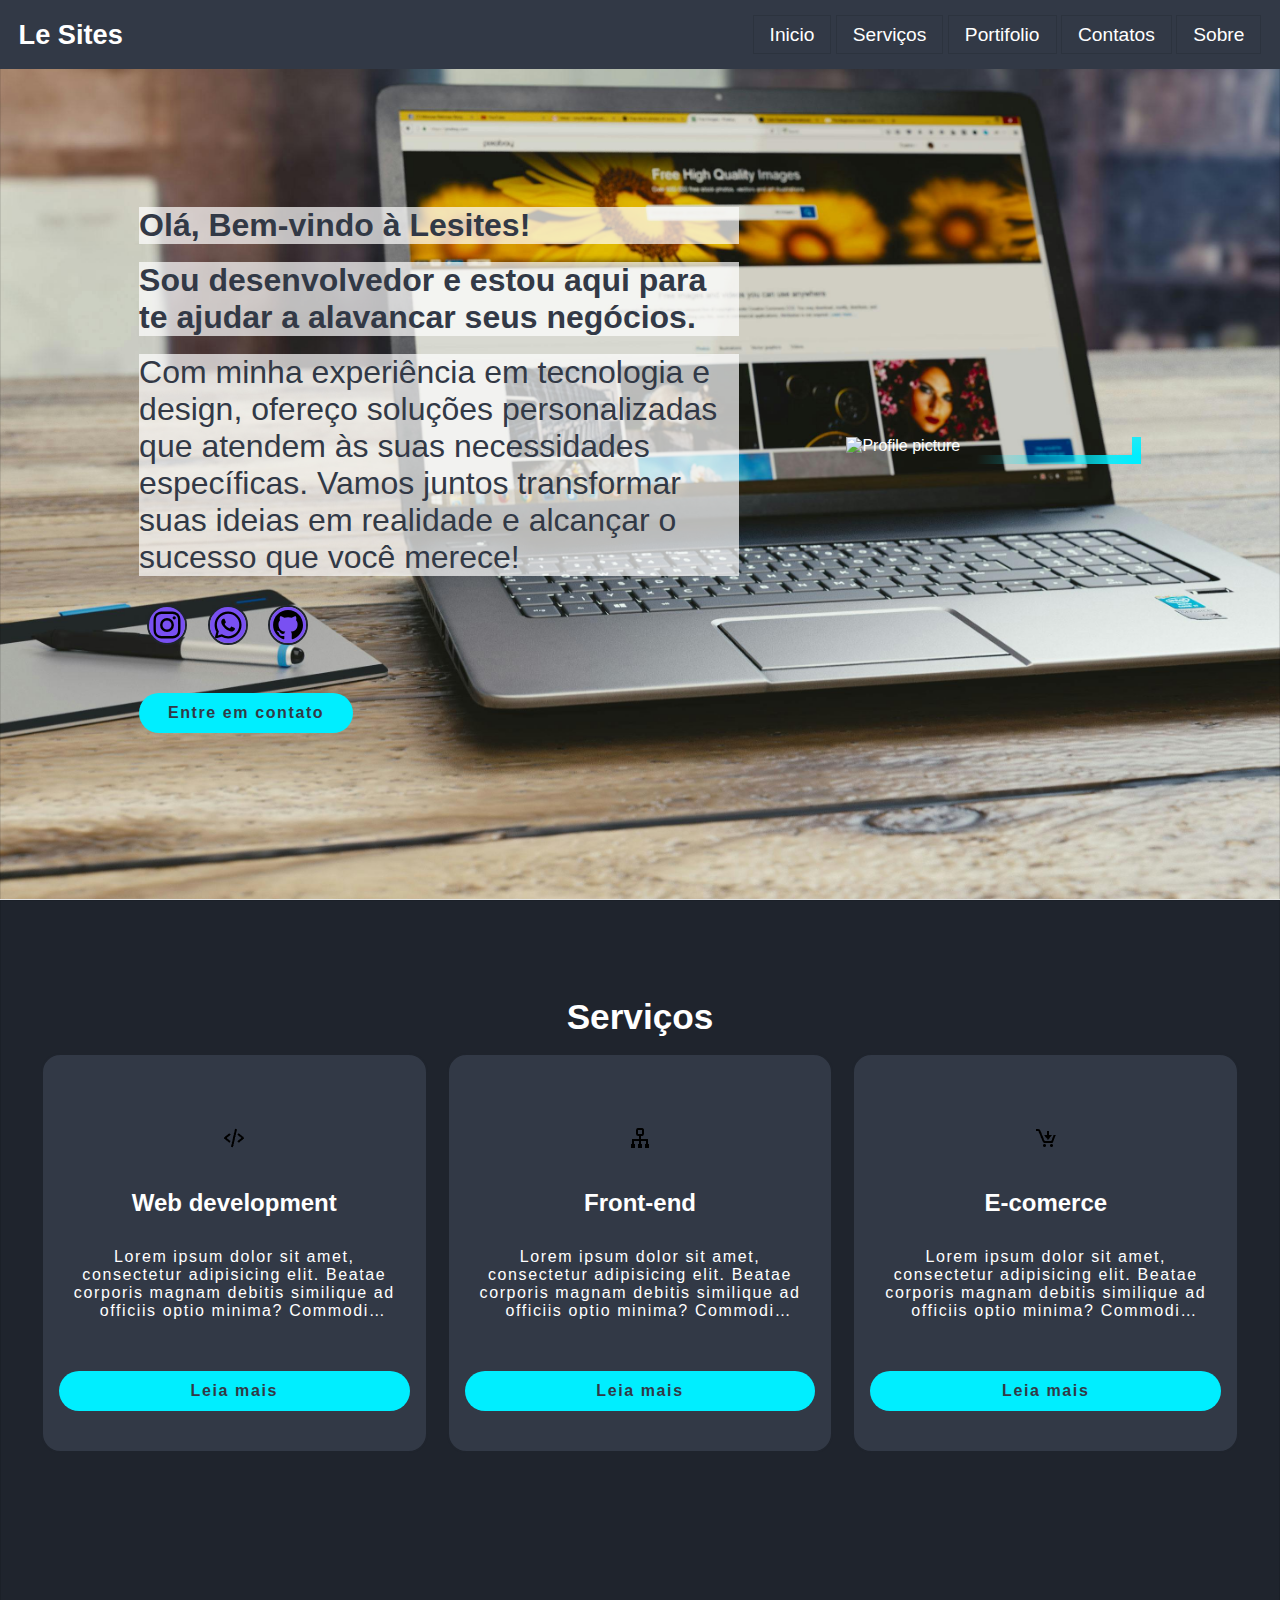
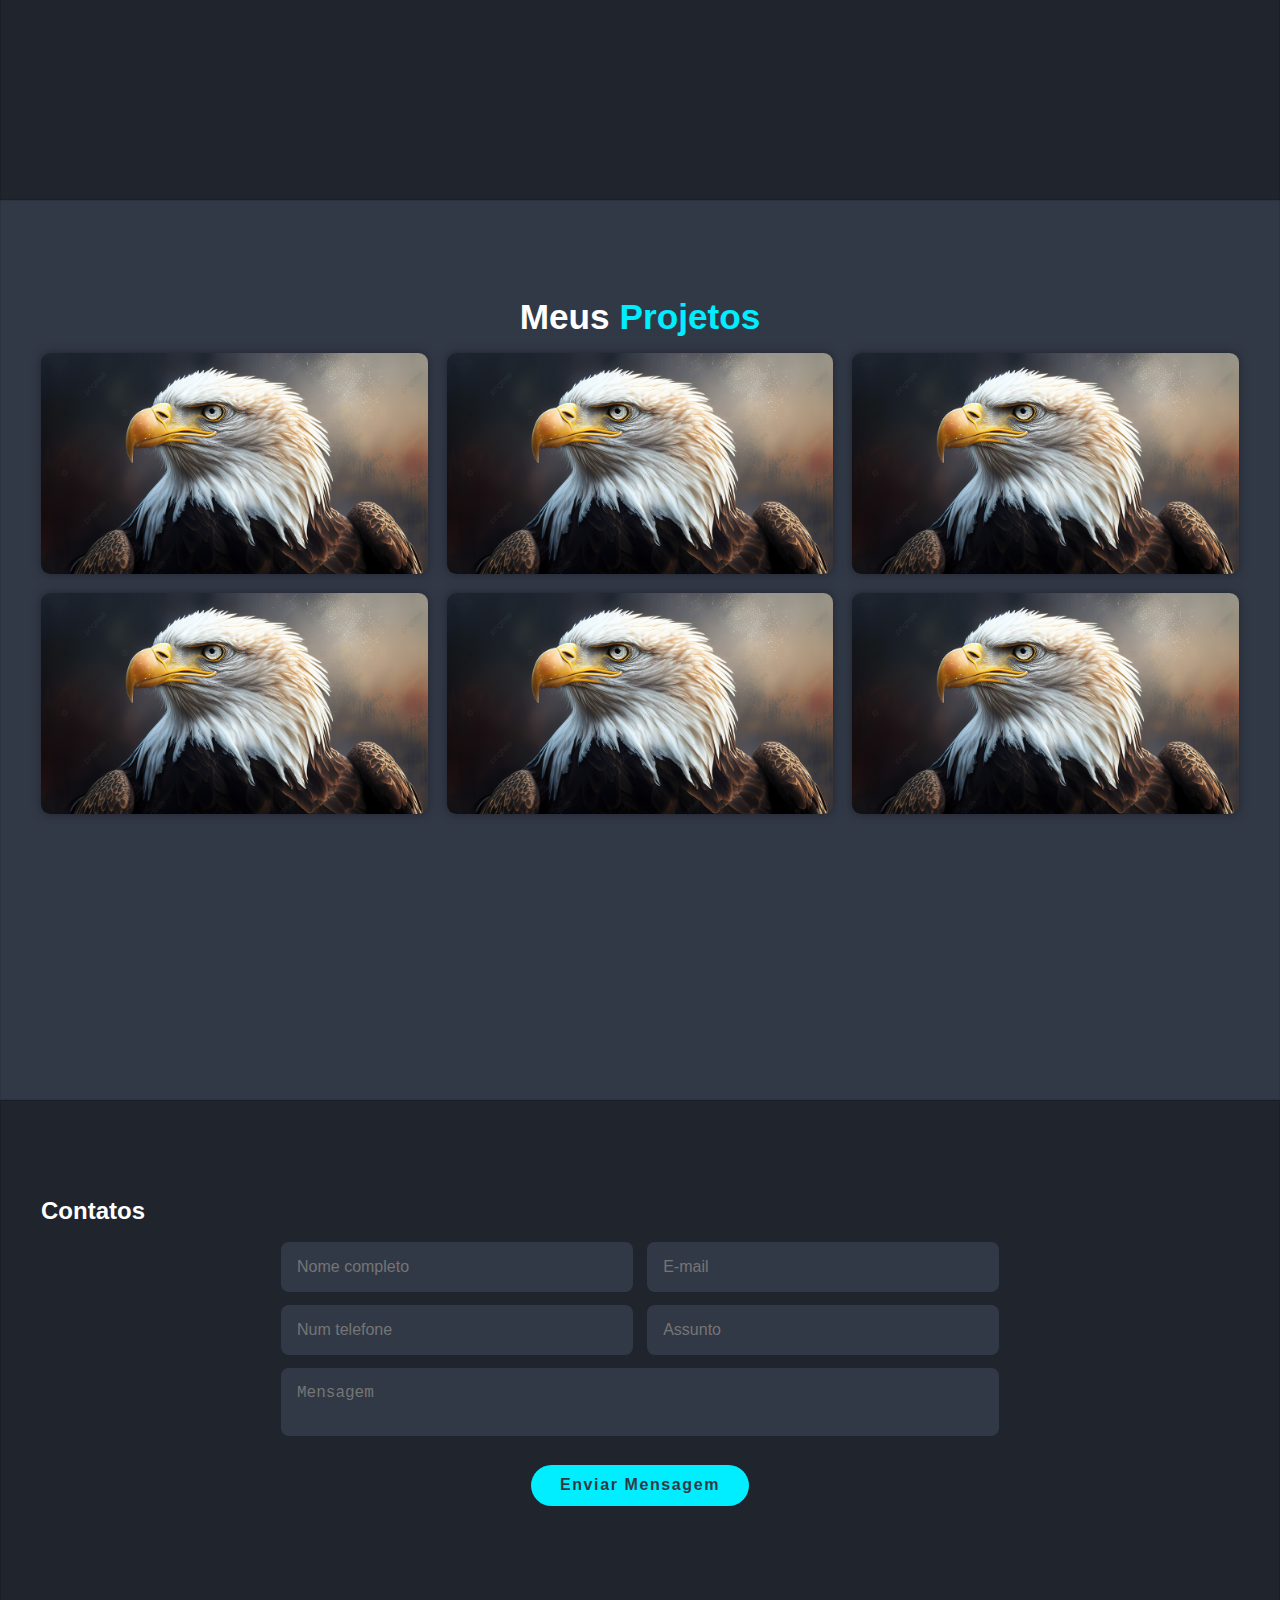
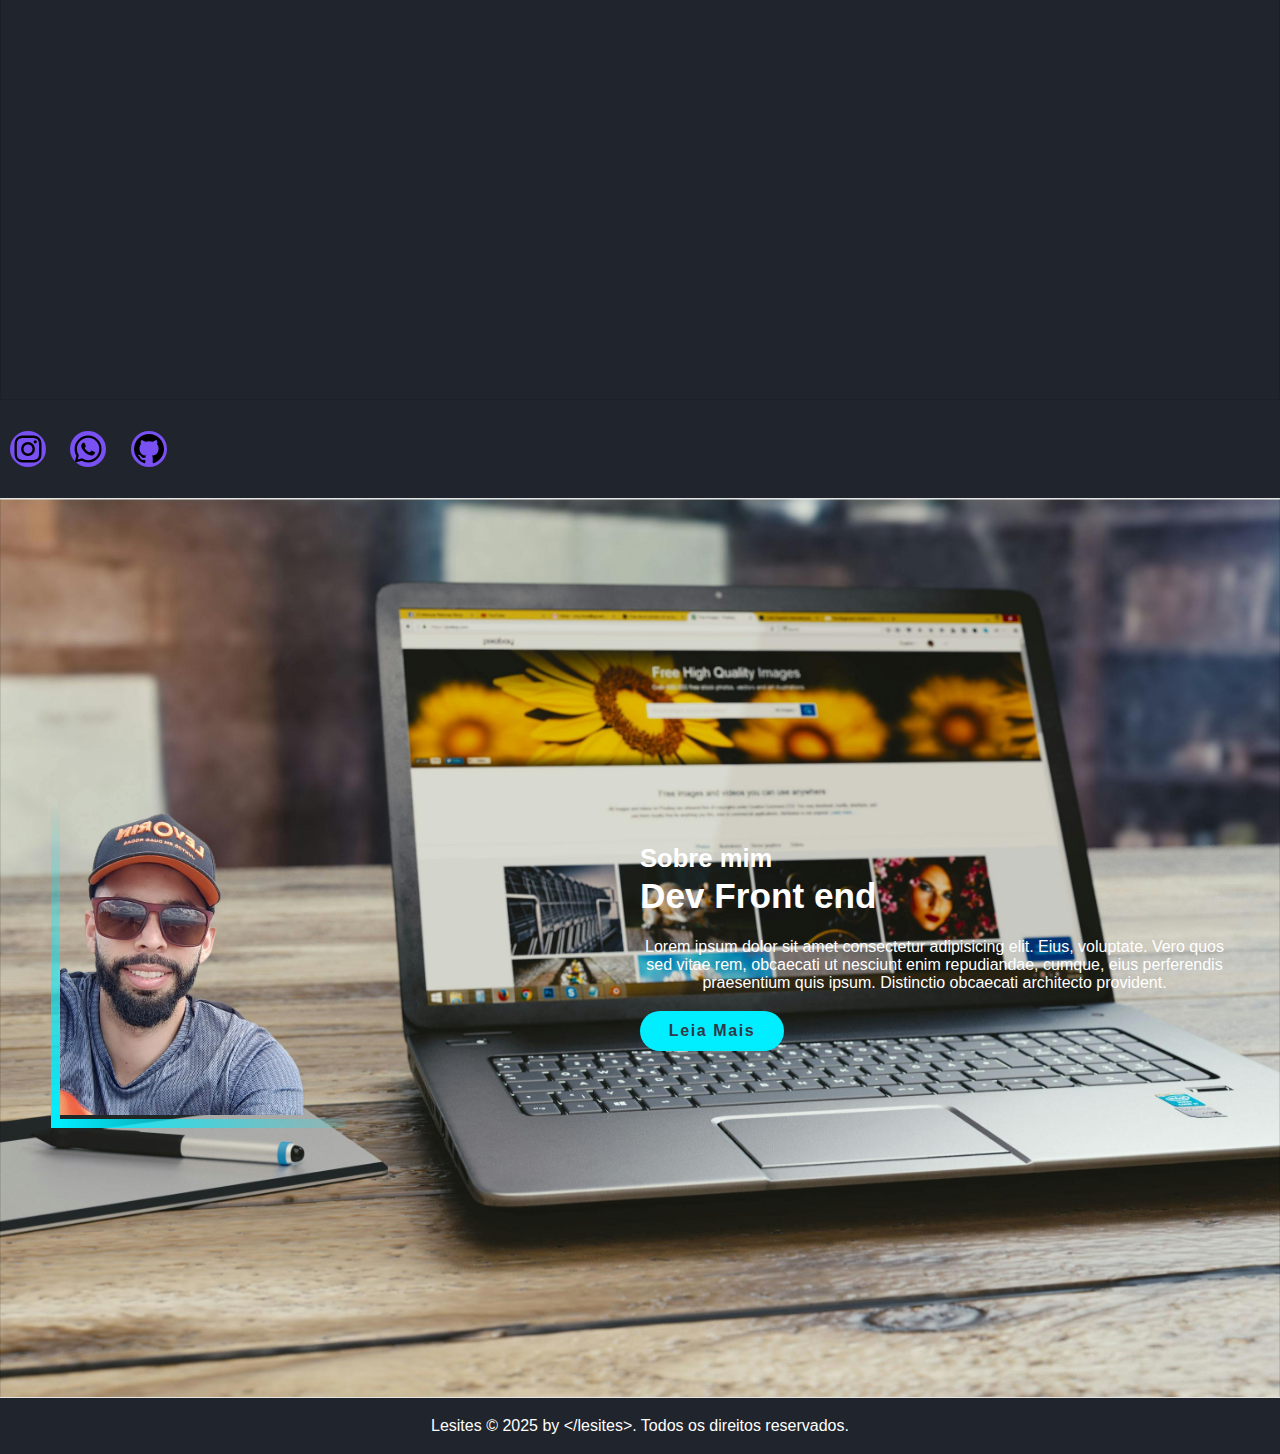
==== index.html @ 5ad76ccc "Add files via upload" ====
<!DOCTYPE html>
<html lang="pt-br">
<head>
    <meta charset="UTF-8">
    <meta name="viewport" content="width=device-width, initial-scale=1.0">
    <link rel="stylesheet" href="./styles.css">
    <link rel="stylesheet" href="#">
    
    <title>Sites Do Le</title>
</head>
<body>

    <header>
<a href="" class="logo">Le Sites</a>

<div class="nav">
    <a href="#home">Inicio</a>
    <a href="#services">Serviços</a>
    <a href="#portfolio">Portifolio</a>
    <a href="#contact">Contatos</a>
    <a href="#about">Sobre</a>
</div>

<div class="nav-responsive">
    <a href="#home">Inicio</a>
    <a href="#services">Serviços</a>
    <a href="#portfolio">Portifolio</a>
    <a href="#contact">Contatos</a>
    <a href="#about">Sobre</a>
</div>

<div class="menu-hamburguer">
    <div class="bar1"></div>
    <div class="bar2"></div>
    <div class="bar3"></div>


</div>

    
   
 </header>


 
     <!--   Home Section-->


 <section class="home" id="home">

<div class="home-conten">
    <h3>Olá, Bem-vindo  à Lesites! </h3>
    <br>
    <h1></h1>
    <h3>Sou desenvolvedor e estou aqui para te ajudar a alavancar seus negócios.</h3>
    <br>
    <p>Com minha experiência em tecnologia e design, ofereço soluções personalizadas que atendem às suas necessidades específicas.

        Vamos juntos transformar suas ideias em realidade e alcançar o sucesso que você merece!</p>


    <div class="social-media">
        <a href="https://www.instagram.com/lesites/" target="_blank"><img src="./img/bxl-instagram.svg" alt="Instagram"></i></a>
        <a href="https://wa.me/5511974710821?text=Olá,%20gostaria%20de%20mais%20informações%20sobre
        "> <img src="./img/bxl-whatsapp.svg" alt="Whatsapp"></a>
         <a href="https://github.com/"><img src="./img/bxl-github.svg" alt="gitub"></a>
    </div>

     <div>
        <a href="https://wa.me/5511974710821?text=Olá,%20gostaria%20de%20mais%20informações%20sobre" class="btn">Entre em contato</a>
     </div>
       </div>

      <div class="home-img">
      <img src="./img/Capturar.PNG" alt="Profile picture">
       </div>

</section>


 <!--   Serviços Section-->


 <section class="services" id="services">
    <h2>Serviços</h2>
    <div class="services-container">
        
        <div class="services-box">
           <i> <img src="[data-uri]"/></i>
            <h3>Web development</h3>
            <p>Lorem ipsum dolor sit amet, consectetur adipisicing elit. Beatae corporis magnam debitis similique ad officiis optio minima? Commodi quibusdam tempora animi eligendi ab nostrum recusandae, perspiciatis modi illum maxime adipisci!

            </p>

            <a href="#" class="btn">Leia mais</a>
        </div>
        <div class="services-box">
            <i><img src="[data-uri]"/></i>
            <h3>Front-end </h3>
            <p>Lorem ipsum dolor sit amet, consectetur adipisicing elit. Beatae corporis magnam debitis similique ad officiis optio minima? Commodi quibusdam tempora animi eligendi ab nostrum recusandae, perspiciatis modi illum maxime adipisci!

            </p>

            <a href="#" class="btn">Leia mais</a>
        </div>
        <div class="services-box">
            <i><img src="[data-uri]"/></i>
            <h3>E-comerce</h3>
            <p>Lorem ipsum dolor sit amet, consectetur adipisicing elit. Beatae corporis magnam debitis similique ad officiis optio minima? Commodi quibusdam tempora animi eligendi ab nostrum recusandae, perspiciatis modi illum maxime adipisci!

            </p>

            <a href="#" class="btn">Leia mais</a>
        </div>
    </div>

 </section>
 


<!-- Portfolio Section-->


<section class="portfolio" id="portfolio">
    <h2>Meus <span>   Projetos</span></h2>

    <div class="portfolio-container">



        <div class="portfolio-box">
            <img src="./img/pngtree-an-eagle-is-looking-with-one-eye-image_2873542.jpg" alt="">
            <div class="portfolio-layer">
            <h4>Web Development</h4>
             <p>Lorem ipsum dolor sit amet consectetur adipisicing elit. Molestias, beatae sint officia sapiente culpa, autem fugiat harum dignissimos mollitia quam cumque amet voluptatem earum. Molestiae aperiam aspernatur incidunt fugit quod!
    
            </p>
            <a href=""> 
                
    
             </a>
           </div>
          </div>


          <div class="portfolio-box">
            <img src="./img/pngtree-an-eagle-is-looking-with-one-eye-image_2873542.jpg" alt="">
            <div class="portfolio-layer">
            <h4>Web Development</h4>
             <p>Lorem ipsum dolor sit amet consectetur adipisicing elit. Molestias, beatae sint officia sapiente culpa, autem fugiat harum dignissimos mollitia quam cumque amet voluptatem earum. Molestiae aperiam aspernatur incidunt fugit quod!
    
            </p>
            <a href="">
                <i><img src="[data-uri]"/></i>    
             </a>
           </div>
          </div>

          <div class="portfolio-box">
            <img src="./img/pngtree-an-eagle-is-looking-with-one-eye-image_2873542.jpg" alt="">
            <div class="portfolio-layer">
            <h4>Web Development</h4>
             <p>Lorem ipsum dolor sit amet consectetur adipisicing elit. Molestias, beatae sint officia sapiente culpa, autem fugiat harum dignissimos mollitia quam cumque amet voluptatem earum. Molestiae aperiam aspernatur incidunt fugit quod!
    
            </p>
            <a href="">
                <i><img src="[data-uri]"/></i>    
             </a>
           </div>
          </div>

          <div class="portfolio-box">
            <img src="./img/pngtree-an-eagle-is-looking-with-one-eye-image_2873542.jpg" alt="">
            <div class="portfolio-layer">
            <h4>Web Development</h4>
             <p>Lorem ipsum dolor sit amet consectetur adipisicing elit. Molestias, beatae sint officia sapiente culpa, autem fugiat harum dignissimos mollitia quam cumque amet voluptatem earum. Molestiae aperiam aspernatur incidunt fugit quod!
    
            </p>
            <a href="">
                <i><img src="[data-uri]"/></i>    
             </a>
           </div>
          </div>


          <div class="portfolio-box">
            <img src="./img/pngtree-an-eagle-is-looking-with-one-eye-image_2873542.jpg" alt="">
            <div class="portfolio-layer">
            <h4>Web Development</h4>
             <p>Lorem ipsum dolor sit amet consectetur adipisicing elit. Molestias, beatae sint officia sapiente culpa, autem fugiat harum dignissimos mollitia quam cumque amet voluptatem earum. Molestiae aperiam aspernatur incidunt fugit quod!
    
            </p>
            <a href="">
                <i><img src="[data-uri]"/></i>    
             </a>
           </div>
          </div>


          <div class="portfolio-box">
            <img src="./img/pngtree-an-eagle-is-looking-with-one-eye-image_2873542.jpg" alt="">
            <div class="portfolio-layer">
            <h4>Web Development</h4>
             <p>Lorem ipsum dolor sit amet consectetur adipisicing elit. Molestias, beatae sint officia sapiente culpa, autem fugiat harum dignissimos mollitia quam cumque amet voluptatem earum. Molestiae aperiam aspernatur incidunt fugit quod!
    
            </p>
            <a href="">
                <i><img src="[data-uri]"/></i>    
             </a>
           </div>
          </div>




    </div>


    


   




            </section>




       <!--  Contato Section-->


       <section class="contatc" id="contact"> 


        <h2>
            Contatos
        </h2>

        <form action="">

            <div class="input-box">
            <input type="text" placeholder="Nome completo">
            <input type="email" placeholder="E-mail">
            </div>



             <div class="input-box">

                 <input type="number" placeholder="Num telefone">
                <input type="text" placeholder="Assunto">
                 </div>

                <textarea cols="50" role="10" placeholder="Mensagem"></textarea>
                <a href="#" class="btn" >Enviar Mensagem </a>

        </form>
       </section>

       <div class="social-media">
        <a href="#"><img src="./img/bxl-instagram.svg" alt="Instagram"></i></a>
        <a href="#"> <img src="./img/bxl-whatsapp.svg" alt="Whatsapp"></a>
         <a href="#"><img src="./img/bxl-github.svg" alt="gitub"></a>
    </div>




          <!--   Sobre Section-->



          <section class="About" id="about">
            <div class="about-img">
                <img src="./img/Capturar.png" alt="Sobre mim">

            </div>

            <div class="about-content">
                <h3>Sobre mim</h3>
 <h1>Dev Front end</h1>
  <p>Lorem ipsum dolor sit amet consectetur adipisicing elit. Eius, voluptate. Vero quos sed vitae rem, obcaecati ut nesciunt enim repudiandae, cumque, eius perferendis praesentium quis ipsum. Distinctio obcaecati architecto provident.
 
 </p>

  <a href="#" class="btn">Leia Mais</a>

            </div>
            
            
          </section>




          <!--  Rodape-->


          <footer><P>Lesites &copy; 2025 by &lt;/lesites&gt;. Todos os direitos reservados.</P></footer>
             

    
</body>

<script src="./script.js"></script>
</html>
---- styles.css ----
@import url('https://fonts.googleapis.com/css2?family=Poppins:ital,wght@0,100;0,200;0,300;0,400;0,500;0,600;0,700;0,800;0,900;1,100;1,200;1,300;1,400;1,500;1,600;1,700;1,800;1,900&display=swap');

:root{

    --main-color: #00eeff;
    --text-color: #ffffff;
    --bg-color-01:#1f242d;
    --bg-color-02:#323946;
    --color-00:#0000001a;



    /*Extra*/

    --color-01:#999999;
    --color-02:#009539;
    --color-03:#7950f2;
    --color-04:#c00000;
    --color-05:#232323;

}
* {
    margin: 0;
    padding: 0;
    box-sizing: border-box;
    text-decoration: none;
        border: none;
        outline: none;
        scroll-behavior: smooth;

}

html{
    font-family: 'Poppins', sans-serif;
    font-size: 16px;
}


body{
    background-color: var(--bg-color-01);
    color: var(--text-color);
    margin: 0;
    font-family: 'Arial', sans-serif;
   
}

header {
    position: fixed;
    top: 0;
    left: 0;
    width: 100%;
    padding: 1.1rem;

    background-color: var(--bg-color-01);
    display: flex;
    justify-content: space-between;
    align-items: center;
    z-index: 100;

    border: solid 1px var(--bg-color-02);
}


.logo {

    font-size: 1.7rem;
    color: var(--text-color);
    font-weight: 600;
    cursor: default;

}

.nav-responsive {
    display: none;
    position: absolute;
    top: 100%;
    left : 0;
    width: 100%;
    padding: 1rem;
    background-color: var(--bg-color-01);
}

.nav a, .nav-responsive a  {
    font-size: 1.2rem;
    color: var(--text-color);
    padding: 0.5rem 1rem;
    transition: 0.4s;
    border: solid 1px var(--color-00);
}

.nav a:hover, .nav-responsive a:hover {
    color: var(--main-color)
}

section{
    min-height: 100vh;
    padding: 6rem 6rem 2rem;
    border: solid 1px var(--color-00);
}

span {
    color: var(--main-color)
}

.home, .About {

    display: flex;
    flex-direction: row;
    justify-content: space-evenly;
    align-items: center;
    background-image: url('./img/pexels-monoar-rahman-22660-109371.jpg');
    background-size: cover;
    background-position: center;
    background-repeat: no-repeat;
    display: flex;
    align-items: center;
    justify-content: space-between;
    padding: 50px;
    background-color: white;

}



.home-img{
    border-right: solid 0.6rem ;
    border-bottom: solid 0.6rem ;
    border-image: linear-gradient(135deg, transparent 50%, var(--main-color)) 1;
    }


    .about-img{
        border-left: solid 0.6rem ;
        border-bottom: solid 0.6rem ;
        border-image: linear-gradient(225deg, transparent 50%, var(--main-color)) 1;
        }   



.home-img img, .about-img img{
    width:100%;
}




.about {
    background-color: var(--bg-color-02);
}

.home-content, .about-content{
    width: 45%;
    border-radius: 50%;
    border-color: var(--bg-color-01);
    
    
}

.home p{font-size: 200%;
    background-color: rgba(255, 255, 255, 0.7);
    color: var(--bg-color-02);
    
}

.home h1 {font-size: 200%;
    background-color: rgba(255, 255, 255, 0.7);
    color: var(--bg-color-02);

}

.home h3 {font-size: 200%;
    background-color: rgba(255, 255, 255, 0.7);
    color: var(--bg-color-02);

}

.home-conten {
    max-width: 600px;
    animation: fadeIn 2s ease-in-out;
    opacity: 0;
    transform: translateY(20px);
}
@keyframes fadeIn {
    0% {
        opacity: 0;
        transform: translateY(20px);
    }
    100% {
        opacity: 1;
        transform: translateY(0);
    }
}




.home-content h1, .about-content h1{

    font-weight: 700;
    line-height: 1.3;
    border-radius: 50%;
    border-color: var(--bg-color-01);
   
    

}



.home-content h3, .about-content h3{

    font-weight: 700;
    font-size: 1.6rem;
    border-radius: 50%;
   
    

}
.home-content p, .about-content p{
    margin-top: 1.2rem;
    text-align: center;
   
    
}

.services h2,
.portfolio h2,
.contact h2 {

    font-size: 2.2rem;
    margin-bottom: 1rem;
    text-align: center;

}

.services-container{
    display: flex;
    flex-direction: row;
    justify-content: space-evenly;
}

.services-box{
    display: flex;
    flex-direction: column;
    justify-content: space-between;
    min-height: 25rem;
    margin-bottom: 1rem ;
}

.services-container  .services-box{
    padding: 2rem 1rem 2.5rem;
    border-radius: 1.2rem;
    text-align: center;
    border: solid 0.15rem var(--bg-color-01);
    background-color: var(--bg-color-02);

    transition: 0.5s ease;

}




.services-container .services-box:hover{
    border-color: var(--main-color);
    transform: scale(1.01);
}

.services-box i{
    font-size: 4.3rem;
    color: var(--main-color);
}

.services-box h3 {
    font-size: 1.5rem;
}
.services-box p {
    margin: 0.5rem;
    letter-spacing: 0.1rem;
    display: -webkit-box;
    -webkit-line-clamp: 4;
    -webkit-box-orient: vertical;
    overflow: hidden;
    text-overflow: ellipsis;
    
  }

  /*button*/
  
  .btn{
    display: inline-block;
    padding: 0.7rem 1.8rem;
    background-color: var(--main-color);
    border-radius: 2rem;
    color: var(--bg-color-02);
    font-weight: 600;
    letter-spacing: 0.1rem;
    transition: 0.3s ease;
    margin-top: 1.2rem;

  }

  .btn:hover {
    box-shadow: 0 0 0.3rem var(--main-color);
    background-color: inherit ;
    color: var(--main-color);
    cursor: pointer;
  }


  /*portifolio */


  .portfolio{
    background-color: var(--bg-color-02);
   
  }

  .portfolio-container{
   
    display: grid;
    gap: 1.2rem;
    
    
   
  }


.portfolio-box{

    position: relative;
    border-radius: 0.6rem;
    box-shadow: 0 0 0.6rem var(--bg-color-01);
    overflow: hidden;
    display: flex;
    
    
    
    
}

.portfolio-box img{
    width: 100%;
    transition: 0.5s ease;
    
    
    
   
    
}

.portfolio-box img:hover{
    transform: scale(1.1);
   
    
}

.portfolio-box .portfolio-layer{
    position: absolute;
    bottom: 0;
    left: 0;
    width: 100%;
    height: 100%;
    background: linear-gradient(transparent, var(--main-color));
    display: flex;
    flex-direction: column;
    justify-content: center; 
    align-items: center;
    text-align: center;
    padding: 0 4rem;
    transform: translateY(30rem); 
    transition: 0.5s ease;
}


.portfolio-box:hover .portfolio-layer{
    transform: translateY(0); }

    .portfolio-layer h4{
        font-size: 1.8rem;
    }

    .portfolio-layer p {
        margin: 0.2rem 0 0.5;
    }


    .portfolio-layer a i {
        font-size: 1.2rem;
        color: var(--bg-color-02)
       
    }
    .portfolio-layer a {
        display: inline-flex;
        justify-content: center;
        align-items: center;
        width: 3rem ;
        height: 3rem;
        background: var(--text-color);
        border-radius: 50%;
       
    }


    


    form {
        max-width: 45rem;
        margin: 0.6rem auto;
        text-align: center;
        margin-bottom: 2rem;

        border: solid 1px var(--bg-color-01);
    }

    form .input-box{
        display: flex;
        justify-content: space-between;
        flex-wrap: wrap;
    }

    form .input-box input, form textarea{
        width: 100%;
        padding: 1rem;
        font-size: 1rem;
        color: var(--text-color);
        background-color: var(--bg-color-02);
        border-radius: 0.5rem;
        margin: 0.4rem 0;
    }


    form textarea{
        resize: none;
    }

    footer{
        display: flex;
    flex-direction: row;
justify-content: center;
align-items: center;
padding: 1.2rem;
background-color: var(--bg-color-01);}


.social-media img {
    width: 3.5rem;
    background-color: var(--color-03);
    
    border-radius: 50%
}

.social-media a {
    display: inline-flex;
    justify-content: center;
    align-items: center;
    width: 2.5rem;
    height: 2.5rem;
    background: transparent;
    border: solid 0.15rem var(--bg-color-01);
    border-radius: 50%;
    font-size: 2rem;
    color: var(--text-color);
    margin: 1.8rem 0.5rem;
    transition: 0.5s ease;
}


.social-media a:hover{

    background-color: var(--main-color);
    color: var(--bg-color-02);
    box-shadow: 0 0 0.3rem var(--main-color);

}

/* Menu hamburguer */

.menu-hamburguer {
    display: none;
    cursor: pointer;
}

 
.bar1, .bar2, .bar3{

    width: 2rem;
    height: 0.3rem;
    background-color: var(--text-color);
    margin: 0.4rem 0;
    transition: 0.3s ease;

}

.change .bar1 {

    transform: translate(0 ,0.65rem) rotate(-45deg);
}

.change .bar2 {

    opacity: 0;
}
   

.change .bar3 {

    transform: translate(0 ,-0.65rem) rotate(45deg);
}

/* Responsivel */


/* Celular */

@media (min-width: 0px) {
    .menu-hamburguer{
        display: block;
    }
    .nav{
        display: none;
    }
    .nav-responsive a {
        display: block;
        font-size: 1.2rem;
        margin: 0.5rem 0;
    }
    section{
        padding: 6rem 2.5rem;
}
.home, .about{
    flex-direction: column;
    gap: 1.2rem;
}

.home-img, .about-img{
    width: 80%;
    max-width: 80%;
}

.home-content, .about-content{
    width: 100%;
}

.home-content div{
    text-align: center;
}

.home-content h1, .about-content h1{
    font-size: 2.2rem;
    font-weight: 700;
    line-height: 1.3;


}

.services-container{
    flex-direction: column;
    align-items: center;
}

.services-box{
    width: 100%;
}

header{
    background: var(--bg-color-02);
}



   
}


/*Celular deitado*/

@media (min-width: 576px){


    .home-img, .about-img{
        
        width: 65%;
        max-width: 65%;
    }
    .services-box{
        width: 70%;
    }

    .portfolio-container{
        grid-template-columns: auto  ;
    }
    


}


/*tablet*/

@media (min-width: 768px){

    .menu-hamburguer{
        display: none;
    }

    .nav{display: block;}

    .nav-responsive, .nav-responsive a {
        display: none;
    }

    .home, .about{
        flex-direction: row;
       justify-content: space-evenly;
    }
    
    .home-img, .about-img{
       
         max-width: 35%;
    }

    .home-content, .about-content{
        width: 50%;
    }

    .services-box{
        width: 60%;
        margin-bottom: 2rem;
    }

    .portfolio-container{
        grid-template-columns: auto auto ;
    }

    form .input-box input {
        width: 49%;
    }

   
}

/*pc*/


@media (min-width: 992px){


.services-container{
    flex-direction: row;
    gap: 1.2rem;
}

 

}

/*Tela grande */

@media (min-width: 1200px){

    .home-img, .about-img{
        max-width: 25%;
    }

    .home-content h1{
        font-size: 2.7rem ;
    }
.home-content h3{
    font-size: 2rem;
}

    .portfolio-container{
        grid-template-columns: auto auto auto;
    }




    header{background-color:var(--bg-color-02)}
}
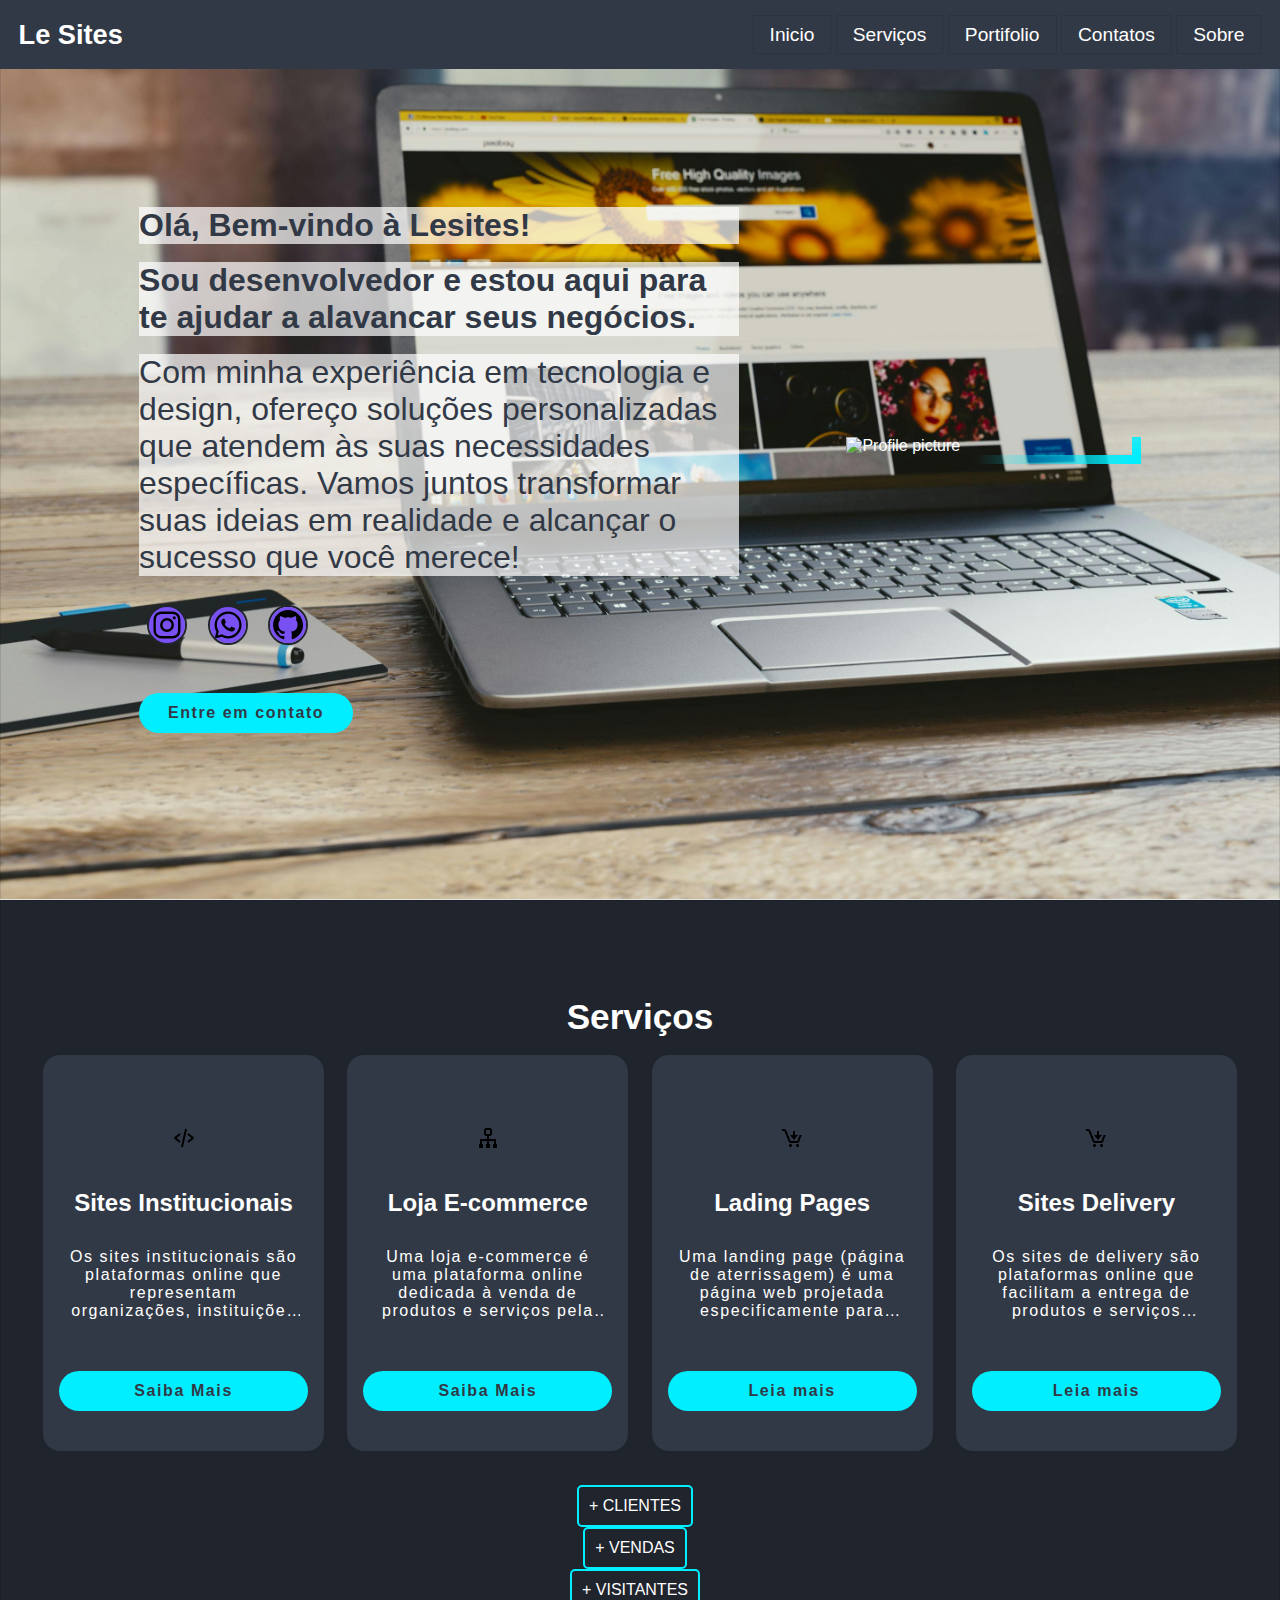
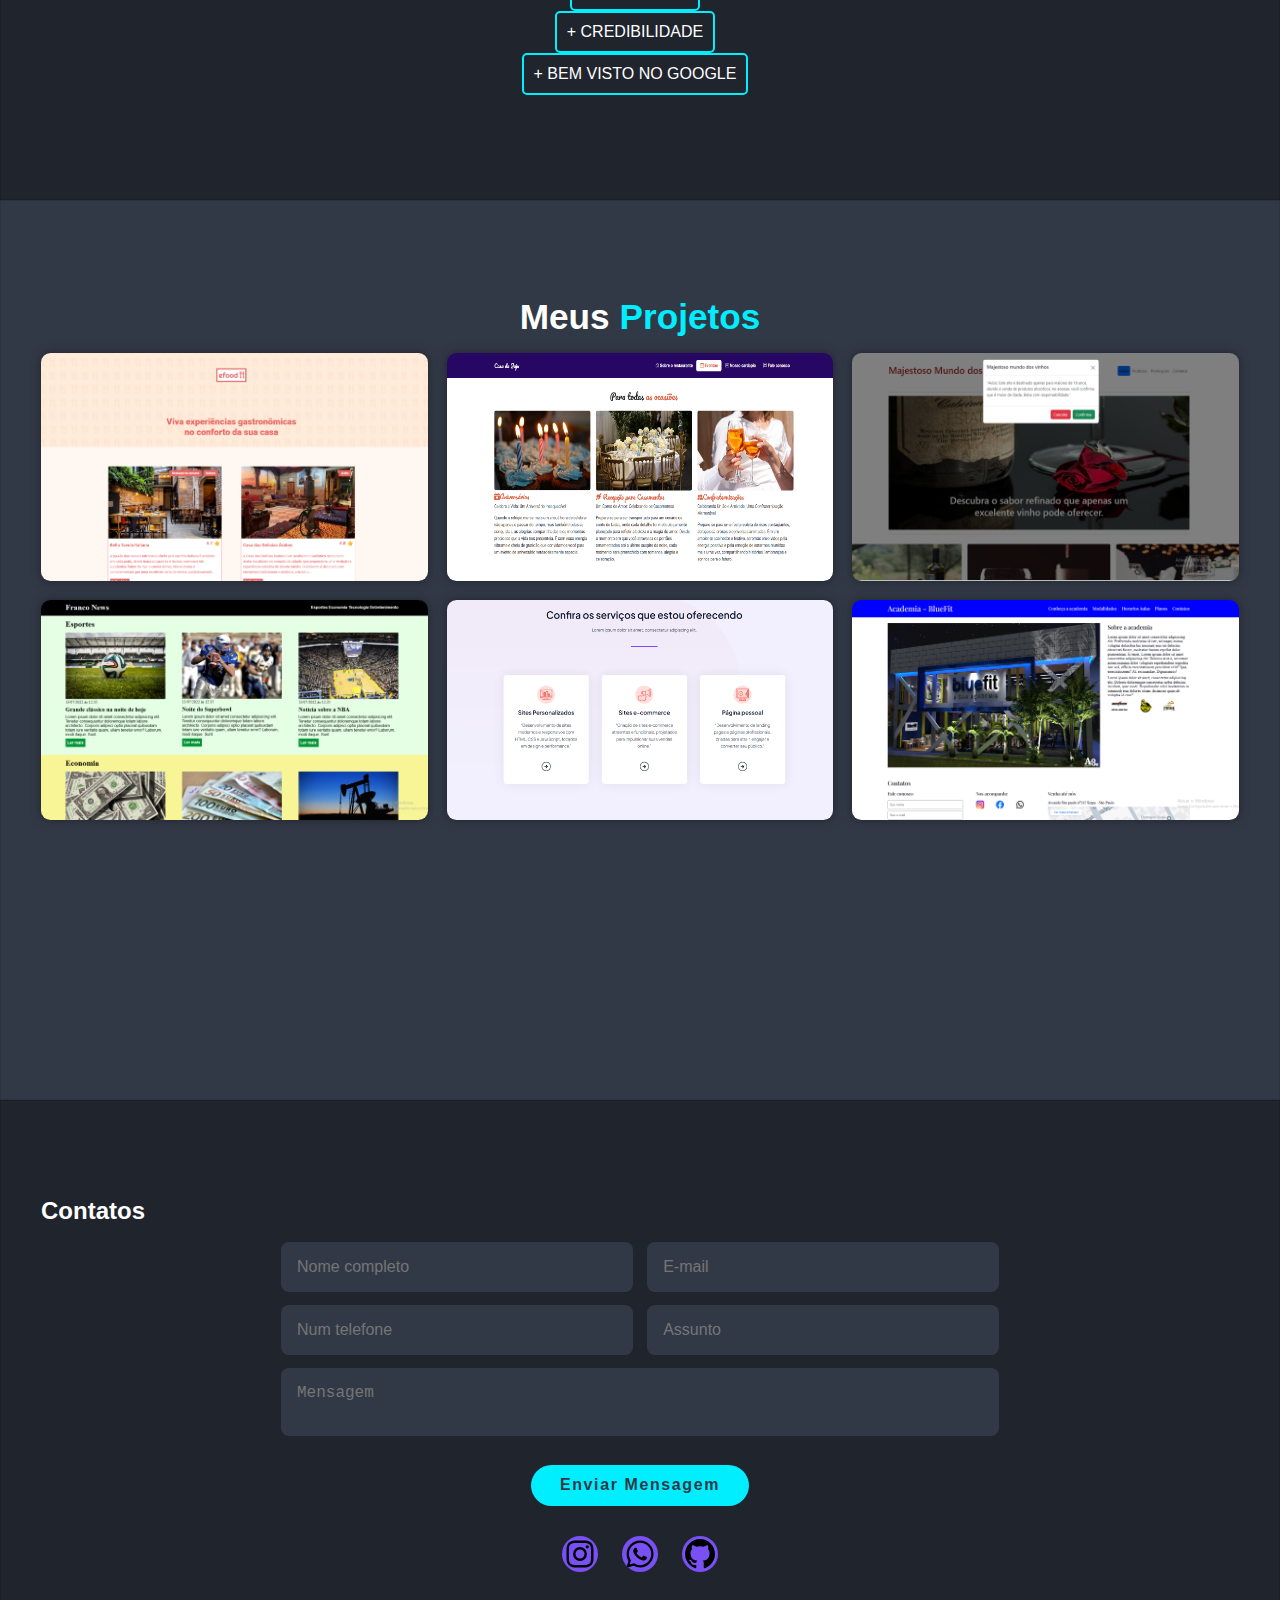
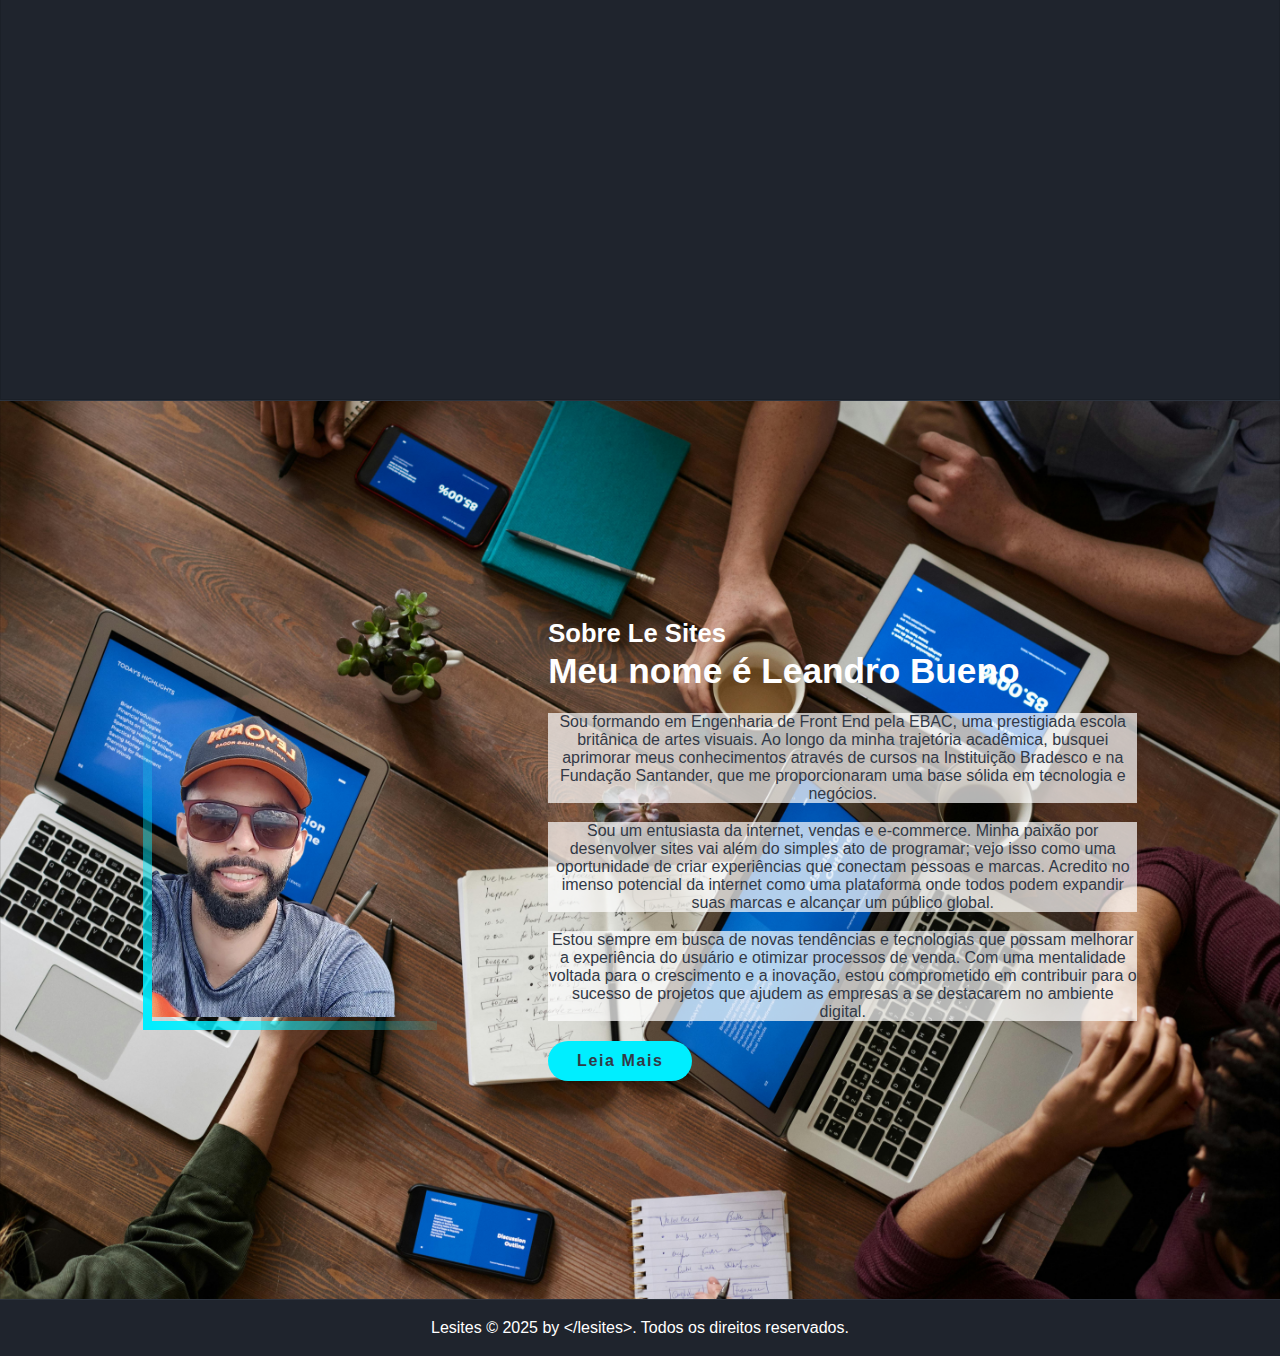
==== commit a47c14b8: "Add files via upload" ====
--- a/index.html
+++ b/index.html
@@ -18,7 +18,7 @@
     <a href="#services">Serviços</a>
     <a href="#portfolio">Portifolio</a>
     <a href="#contact">Contatos</a>
-    <a href="#about">Sobre</a>
+    <a href="#About">Sobre</a>
 </div>
 
 <div class="nav-responsive">
@@ -26,7 +26,7 @@
     <a href="#services">Serviços</a>
     <a href="#portfolio">Portifolio</a>
     <a href="#contact">Contatos</a>
-    <a href="#about">Sobre</a>
+    <a href="#About">Sobre</a>
 </div>
 
 <div class="menu-hamburguer">
@@ -75,7 +75,13 @@
       <img src="./img/Capturar.PNG" alt="Profile picture">
        </div>
 
+     
+
+      
+
 </section>
+
+
 
 
  <!--   Serviços Section-->
@@ -87,33 +93,45 @@
         
         <div class="services-box">
            <i> <img src="[data-uri]"/></i>
-            <h3>Web development</h3>
-            <p>Lorem ipsum dolor sit amet, consectetur adipisicing elit. Beatae corporis magnam debitis similique ad officiis optio minima? Commodi quibusdam tempora animi eligendi ab nostrum recusandae, perspiciatis modi illum maxime adipisci!
-
-            </p>
-
-            <a href="#" class="btn">Leia mais</a>
+            <h3>Sites Institucionais</h3>
+            <p>Os sites institucionais são plataformas online que representam organizações, instituições ou empresas. Eles têm como objetivo principal fornecer informações relevantes sobre a entidade, seus serviços, missão, visão e valores.
+            </p>
+
+            <a href="#" class="btn">Saiba Mais</a>
         </div>
         <div class="services-box">
             <i><img src="[data-uri]"/></i>
-            <h3>Front-end </h3>
-            <p>Lorem ipsum dolor sit amet, consectetur adipisicing elit. Beatae corporis magnam debitis similique ad officiis optio minima? Commodi quibusdam tempora animi eligendi ab nostrum recusandae, perspiciatis modi illum maxime adipisci!
-
-            </p>
-
+            <h3>Loja E-commerce </h3>
+           <p>Uma loja e-commerce é uma plataforma online dedicada à venda de produtos e serviços pela internet. Essas lojas permitem que os consumidores realizem compras de forma prática e conveniente, a qualquer hora e de qualquer lugar.</p>
+
+            <a href="#" class="btn">Saiba Mais</a>
+        </div>
+        <div class="services-box">
+            <i><img src="[data-uri]"/></i>
+            <h3>Lading Pages</h3>
+           
+            <P>Uma landing page (página de aterrissagem) é uma página web projetada especificamente para converter visitantes em leads ou clientes. No contexto de uma loja e-commerce, as landing pages são fundamentais para campanhas de marketing e promoções.</P>
             <a href="#" class="btn">Leia mais</a>
         </div>
         <div class="services-box">
             <i><img src="[data-uri]"/></i>
-            <h3>E-comerce</h3>
-            <p>Lorem ipsum dolor sit amet, consectetur adipisicing elit. Beatae corporis magnam debitis similique ad officiis optio minima? Commodi quibusdam tempora animi eligendi ab nostrum recusandae, perspiciatis modi illum maxime adipisci!
-
-            </p>
+            <h3>Sites  Delivery </h3>
+            <P>Os sites de delivery são plataformas online que facilitam a entrega de produtos e serviços diretamente aos consumidores. Eles são especialmente populares para alimentos, mas também podem incluir outros itens, como produtos de supermercado, bebidas e até mesmo produtos eletrônicos.</P>
 
             <a href="#" class="btn">Leia mais</a>
         </div>
     </div>
 
+    <div class="Lista-serviço">
+        <ul>
+            <li>+ CLIENTES</li>
+            <li>+ VENDAS</li>
+            <li>+ VISITANTES</li>
+            <li>+ CREDIBILIDADE</li>
+            <li>+ BEM VISTO NO GOOGLE</li>
+        </ul>
+    </div>
+
  </section>
  
 
@@ -129,13 +147,11 @@
 
 
         <div class="portfolio-box">
-            <img src="./img/pngtree-an-eagle-is-looking-with-one-eye-image_2873542.jpg" alt="">
-            <div class="portfolio-layer">
-            <h4>Web Development</h4>
-             <p>Lorem ipsum dolor sit amet consectetur adipisicing elit. Molestias, beatae sint officia sapiente culpa, autem fugiat harum dignissimos mollitia quam cumque amet voluptatem earum. Molestiae aperiam aspernatur incidunt fugit quod!
-    
-            </p>
-            <a href=""> 
+            <img src="./img/Meus projetos/Efood.PNG" alt="E-food">
+            <div class="portfolio-layer">
+            <h4>E-food</h4>
+             <p>Site criado para o estabelecimento Efood, com o objetivo de conectar virtualmente seus clientes aos seus serviços de maneira prática e eficiente.</p>
+            <a href="">  <i><img src="[data-uri]"/></i>
                 
     
              </a>
@@ -144,66 +160,63 @@
 
 
           <div class="portfolio-box">
-            <img src="./img/pngtree-an-eagle-is-looking-with-one-eye-image_2873542.jpg" alt="">
-            <div class="portfolio-layer">
-            <h4>Web Development</h4>
-             <p>Lorem ipsum dolor sit amet consectetur adipisicing elit. Molestias, beatae sint officia sapiente culpa, autem fugiat harum dignissimos mollitia quam cumque amet voluptatem earum. Molestiae aperiam aspernatur incidunt fugit quod!
-    
-            </p>
-            <a href="">
-                <i><img src="[data-uri]"/></i>    
-             </a>
-           </div>
-          </div>
-
-          <div class="portfolio-box">
-            <img src="./img/pngtree-an-eagle-is-looking-with-one-eye-image_2873542.jpg" alt="">
-            <div class="portfolio-layer">
-            <h4>Web Development</h4>
-             <p>Lorem ipsum dolor sit amet consectetur adipisicing elit. Molestias, beatae sint officia sapiente culpa, autem fugiat harum dignissimos mollitia quam cumque amet voluptatem earum. Molestiae aperiam aspernatur incidunt fugit quod!
-    
-            </p>
-            <a href="">
-                <i><img src="[data-uri]"/></i>    
-             </a>
-           </div>
-          </div>
-
-          <div class="portfolio-box">
-            <img src="./img/pngtree-an-eagle-is-looking-with-one-eye-image_2873542.jpg" alt="">
-            <div class="portfolio-layer">
-            <h4>Web Development</h4>
-             <p>Lorem ipsum dolor sit amet consectetur adipisicing elit. Molestias, beatae sint officia sapiente culpa, autem fugiat harum dignissimos mollitia quam cumque amet voluptatem earum. Molestiae aperiam aspernatur incidunt fugit quod!
-    
-            </p>
-            <a href="">
-                <i><img src="[data-uri]"/></i>    
-             </a>
-           </div>
-          </div>
-
-
-          <div class="portfolio-box">
-            <img src="./img/pngtree-an-eagle-is-looking-with-one-eye-image_2873542.jpg" alt="">
-            <div class="portfolio-layer">
-            <h4>Web Development</h4>
-             <p>Lorem ipsum dolor sit amet consectetur adipisicing elit. Molestias, beatae sint officia sapiente culpa, autem fugiat harum dignissimos mollitia quam cumque amet voluptatem earum. Molestiae aperiam aspernatur incidunt fugit quod!
-    
-            </p>
-            <a href="">
-                <i><img src="[data-uri]"/></i>    
-             </a>
-           </div>
-          </div>
-
-
-          <div class="portfolio-box">
-            <img src="./img/pngtree-an-eagle-is-looking-with-one-eye-image_2873542.jpg" alt="">
-            <div class="portfolio-layer">
-            <h4>Web Development</h4>
-             <p>Lorem ipsum dolor sit amet consectetur adipisicing elit. Molestias, beatae sint officia sapiente culpa, autem fugiat harum dignissimos mollitia quam cumque amet voluptatem earum. Molestiae aperiam aspernatur incidunt fugit quod!
-    
-            </p>
+            <img src="./img/Meus projetos/Casa da juju.PNG" alt="Casa da Juju">
+            <div class="portfolio-layer">
+            <h4>Casa Da juju</h4>
+            <p>Site criado para o estabelecimento Casa da Juju, com o objetivo de conectar virtualmente seus clientes aos seus serviços de maneira prática e eficiente.
+
+            </p>
+            <a href="">
+                <i><img src="[data-uri]"/></i>    
+             </a>
+           </div>
+          </div>
+
+          <div class="portfolio-box">
+            <img src="./img/Meus projetos/Majestoso mundo dos vinhos.PNG" alt="">
+            <div class="portfolio-layer">
+            <h4>Majestoso Mundo Dos vinhos</h4>
+            <p>Site criado para o estabelecimento Majestoso Mundo dos vinhos, com o objetivo de conectar virtualmente seus clientes aos seus serviços de maneira prática e eficiente.
+Funciona como E-commerce.
+            </p>
+             
+            <a href="">
+                <i><img src="[data-uri]"/></i>    
+             </a>
+           </div>
+          </div>
+
+          <div class="portfolio-box">
+            <img src="./img/Meus projetos/Franco News.PNG" alt="">
+            <div class="portfolio-layer">
+            <h4>Franco News</h4>
+            <p>Site criado para Jornal e noticias diarias.
+            </p>
+            <a href="">
+                <i><img src="[data-uri]"/></i>    
+             </a>
+           </div>
+          </div>
+
+
+          <div class="portfolio-box">
+            <img src="./img/Meus projetos/LeSites.PNG" alt="Lesites">
+            <div class="portfolio-layer">
+            <h4>LeSites</h4>
+            <p> Site criado para a  landing pages Pessoal, com o intuito de atrair clientes e divulgar promoções de forma eficaz e envolvente.
+            </p>
+            <a href="">
+                <i><img src="[data-uri]"/></i>    
+             </a>
+           </div>
+          </div>
+
+
+          <div class="portfolio-box">
+            <img src="./img/Meus projetos/Acdemia Blue fit.PNG" alt="">
+            <div class="portfolio-layer">
+            <h4>Academia Blue Fit</h4>
+            <p> Portal online para academias e empresas comerciais.</p>
             <a href="">
                 <i><img src="[data-uri]"/></i>    
              </a>
@@ -256,15 +269,16 @@
 
                 <textarea cols="50" role="10" placeholder="Mensagem"></textarea>
                 <a href="#" class="btn" >Enviar Mensagem </a>
+                <div class="social-media">
+                    <a href="#"><img src="./img/bxl-instagram.svg" alt="Instagram"></i></a>
+                    <a href="#"> <img src="./img/bxl-whatsapp.svg" alt="Whatsapp"></a>
+                     <a href="#"><img src="./img/bxl-github.svg" alt="gitub"></a>
+                </div>
 
         </form>
        </section>
 
-       <div class="social-media">
-        <a href="#"><img src="./img/bxl-instagram.svg" alt="Instagram"></i></a>
-        <a href="#"> <img src="./img/bxl-whatsapp.svg" alt="Whatsapp"></a>
-         <a href="#"><img src="./img/bxl-github.svg" alt="gitub"></a>
-    </div>
+     
 
 
 
@@ -273,18 +287,18 @@
 
 
 
-          <section class="About" id="about">
-            <div class="about-img">
+          <section class="About" id="About">
+            <div class="About-img">
                 <img src="./img/Capturar.png" alt="Sobre mim">
 
             </div>
 
-            <div class="about-content">
-                <h3>Sobre mim</h3>
- <h1>Dev Front end</h1>
-  <p>Lorem ipsum dolor sit amet consectetur adipisicing elit. Eius, voluptate. Vero quos sed vitae rem, obcaecati ut nesciunt enim repudiandae, cumque, eius perferendis praesentium quis ipsum. Distinctio obcaecati architecto provident.
- 
- </p>
+            <div class="About-content">
+                <h3>Sobre Le Sites</h3>
+ <h1>Meu nome é <strong>Leandro Bueno</strong></h1>
+  <p>Sou formando em Engenharia de Front End pela EBAC, uma prestigiada escola britânica de artes visuais. Ao longo da minha trajetória acadêmica, busquei aprimorar meus conhecimentos através de cursos na Instituição Bradesco e na Fundação Santander, que me proporcionaram uma base sólida em tecnologia e negócios.</p>
+  <p>Sou um entusiasta da internet, vendas e e-commerce. Minha paixão por desenvolver sites vai além do simples ato de programar; vejo isso como uma oportunidade de criar experiências que conectam pessoas e marcas. Acredito no imenso potencial da internet como uma plataforma onde todos podem expandir suas marcas e alcançar um público global.</p>
+<p>Estou sempre em busca de novas tendências e tecnologias que possam melhorar a experiência do usuário e otimizar processos de venda. Com uma mentalidade voltada para o crescimento e a inovação, estou comprometido em contribuir para o sucesso de projetos que ajudem as empresas a se destacarem no ambiente digital.</p>
 
   <a href="#" class="btn">Leia Mais</a>
 
--- a/styles.css
+++ b/styles.css
@@ -45,6 +45,8 @@
    
 }
 
+
+
 header {
     position: fixed;
     top: 0;
@@ -103,13 +105,25 @@
     color: var(--main-color)
 }
 
+
+.home{
+    background-image: url('./img/pexels-monoar-rahman-22660-109371.jpg');
+
+}
+
+.About {
+    background-image: url('./img/About.jpg');
+}
+
+
+
 .home, .About {
 
     display: flex;
     flex-direction: row;
     justify-content: space-evenly;
     align-items: center;
-    background-image: url('./img/pexels-monoar-rahman-22660-109371.jpg');
+    
     background-size: cover;
     background-position: center;
     background-repeat: no-repeat;
@@ -118,9 +132,11 @@
     justify-content: space-between;
     padding: 50px;
     background-color: white;
-
-}
-
+    
+
+}
+
+ 
 
 
 .home-img{
@@ -130,7 +146,7 @@
     }
 
 
-    .about-img{
+    .About-img{
         border-left: solid 0.6rem ;
         border-bottom: solid 0.6rem ;
         border-image: linear-gradient(225deg, transparent 50%, var(--main-color)) 1;
@@ -138,21 +154,24 @@
 
 
 
-.home-img img, .about-img img{
+.home-img img, .About-img img{
     width:100%;
 }
 
 
 
 
-.about {
+
+
+.About {
     background-color: var(--bg-color-02);
 }
 
-.home-content, .about-content{
+.home-content, .About-content{
     width: 45%;
     border-radius: 50%;
     border-color: var(--bg-color-01);
+    
     
     
 }
@@ -193,9 +212,18 @@
 }
 
 
-
-
-.home-content h1, .about-content h1{
+.About p{
+    font-size: 100%;
+    background-color: rgba(255, 255, 255, 0.7);
+    color: var(--bg-color-02);
+    
+}
+
+
+
+
+
+.home-content h1, .About-content h1{
 
     font-weight: 700;
     line-height: 1.3;
@@ -208,7 +236,7 @@
 
 
 
-.home-content h3, .about-content h3{
+.home-content h3, .About-content h3{
 
     font-weight: 700;
     font-size: 1.6rem;
@@ -217,16 +245,21 @@
     
 
 }
-.home-content p, .about-content p{
+.home-content p, .About-content p{
     margin-top: 1.2rem;
     text-align: center;
    
     
 }
 
+
+
+
+
 .services h2,
 .portfolio h2,
-.contact h2 {
+.contact h2
+{
 
     font-size: 2.2rem;
     margin-bottom: 1rem;
@@ -234,11 +267,37 @@
 
 }
 
-.services-container{
+.services-container, .Lista-serviço {
     display: flex;
     flex-direction: row;
     justify-content: space-evenly;
-}
+    
+
+}
+
+.Lista-serviço ul{
+    text-align: center;
+    list-style-type: none;
+    padding: 0;
+    display: flex;
+    justify-content: center;
+    
+}
+
+.Lista-serviço ul li{
+    
+    margin-right: 20px; 
+            margin-left: 10px; 
+            padding-left: 10px; 
+            border: 2px solid var(--main-color);
+            padding: 10px;
+            display: inline-block;
+            border-radius: 5px;
+
+}
+
+
+
 
 .services-box{
     display: flex;
@@ -379,10 +438,23 @@
 
     .portfolio-layer h4{
         font-size: 1.8rem;
+        color: var(--color-00);
+        border-radius: 5px;
+        background-color: #f0f0f0;
+        color: #333;
+        
+        border: 2px solid #000
+   
     }
 
     .portfolio-layer p {
         margin: 0.2rem 0 0.5;
+        color: var(--color-00);
+        border-radius: 5px;
+        background-color: #f0f0f0;
+        color: #333;
+        
+        border: 2px solid #000
     }
 
 
@@ -530,35 +602,43 @@
     section{
         padding: 6rem 2.5rem;
 }
-.home, .about{
+.home, .About{
     flex-direction: column;
     gap: 1.2rem;
-}
-
-.home-img, .about-img{
+    
+   
+}
+
+.home-img, .About-img{
     width: 80%;
     max-width: 80%;
 }
 
-.home-content, .about-content{
+.home-content, .About-content{
     width: 100%;
+   
+   
 }
 
 .home-content div{
     text-align: center;
 }
 
-.home-content h1, .about-content h1{
+.home-content h1, .About-content h1{
     font-size: 2.2rem;
     font-weight: 700;
     line-height: 1.3;
-
-
-}
-
-.services-container{
+   
+}
+
+
+
+
+.services-container, 
+.Lista-serviço ul {
     flex-direction: column;
     align-items: center;
+    
 }
 
 .services-box{
@@ -572,7 +652,7 @@
 
 
    
-}
+
 
 
 /*Celular deitado*/
@@ -580,7 +660,7 @@
 @media (min-width: 576px){
 
 
-    .home-img, .about-img{
+    .home-img, .About-img{
         
         width: 65%;
         max-width: 65%;
@@ -612,17 +692,17 @@
         display: none;
     }
 
-    .home, .about{
+    .home, .About{
         flex-direction: row;
        justify-content: space-evenly;
     }
     
-    .home-img, .about-img{
+    .home-img, .About-img{
        
          max-width: 35%;
     }
 
-    .home-content, .about-content{
+    .home-content, .About-content{
         width: 50%;
     }
 
@@ -661,7 +741,7 @@
 
 @media (min-width: 1200px){
 
-    .home-img, .about-img{
+    .home-img, .About-img{
         max-width: 25%;
     }
 
@@ -679,5 +759,4 @@
 
 
 
-    header{background-color:var(--bg-color-02)}
-}+    header{background-color:var(--bg-color-02);}
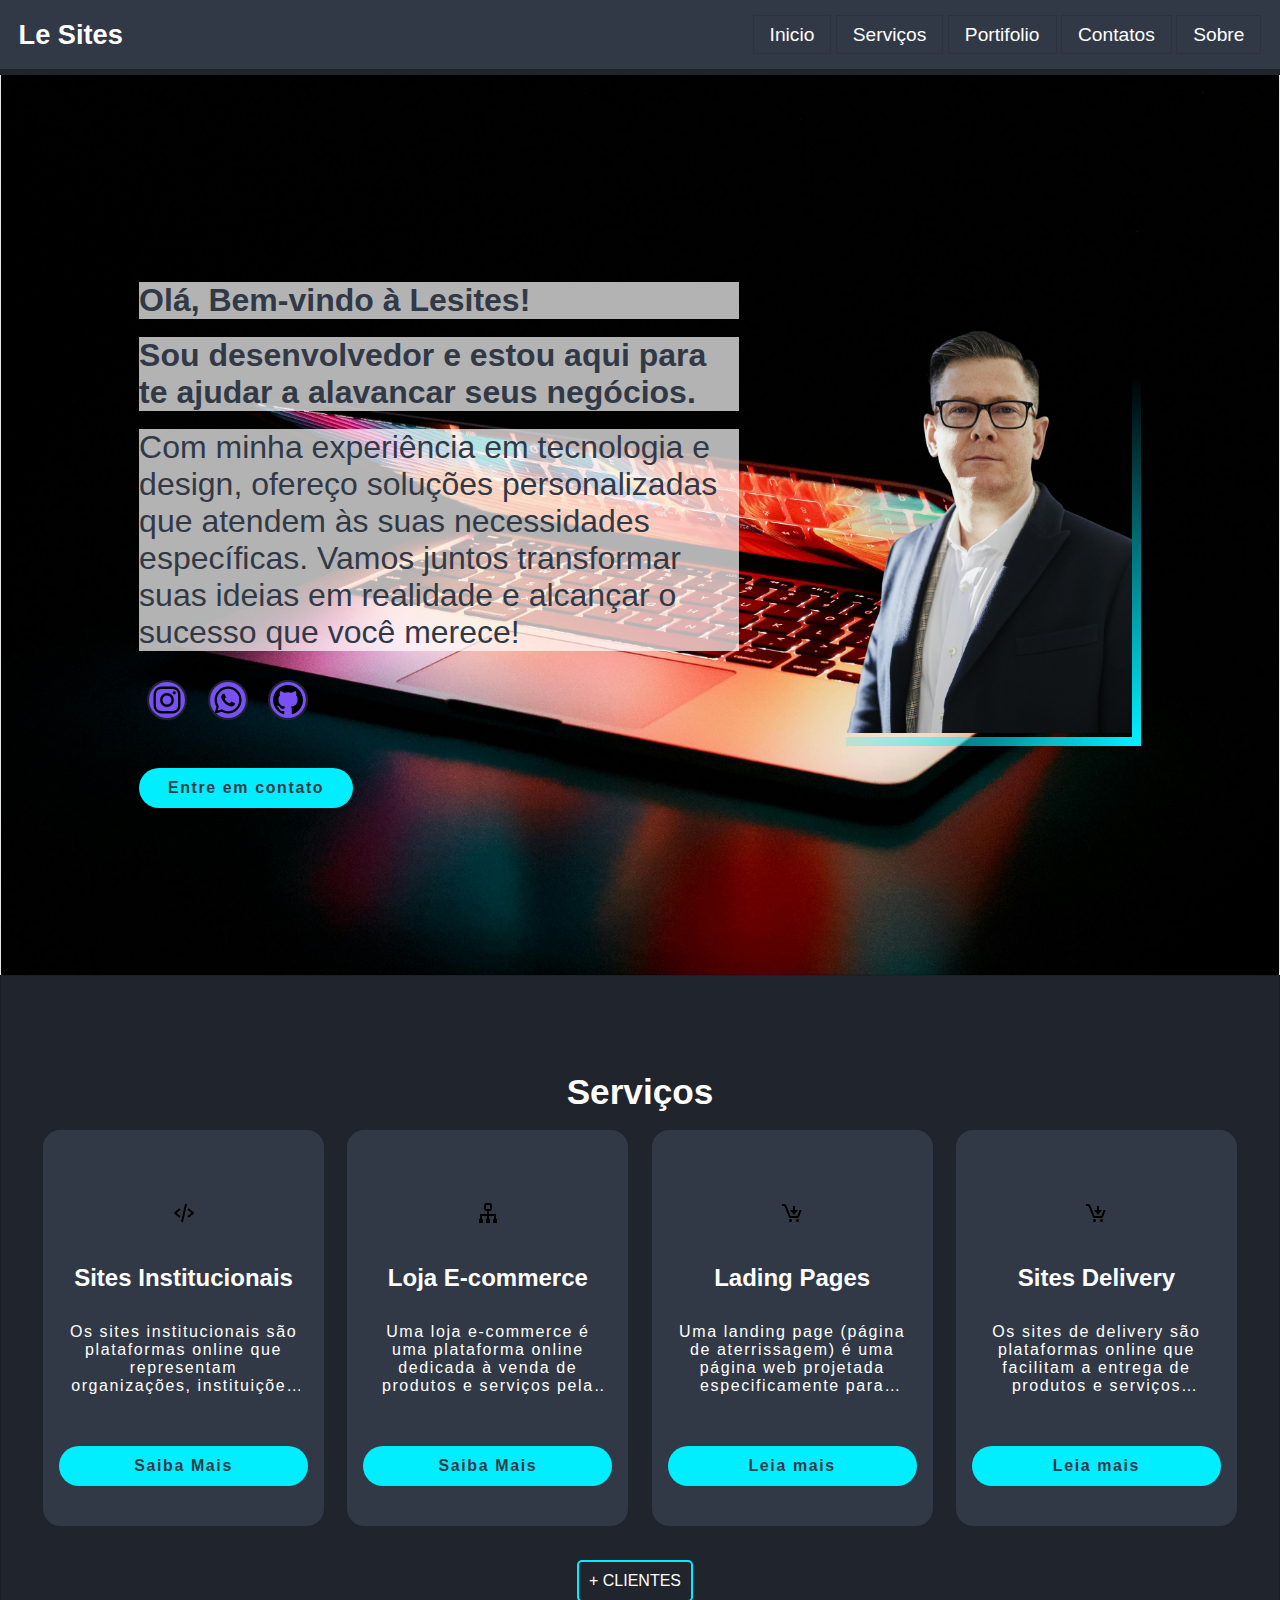
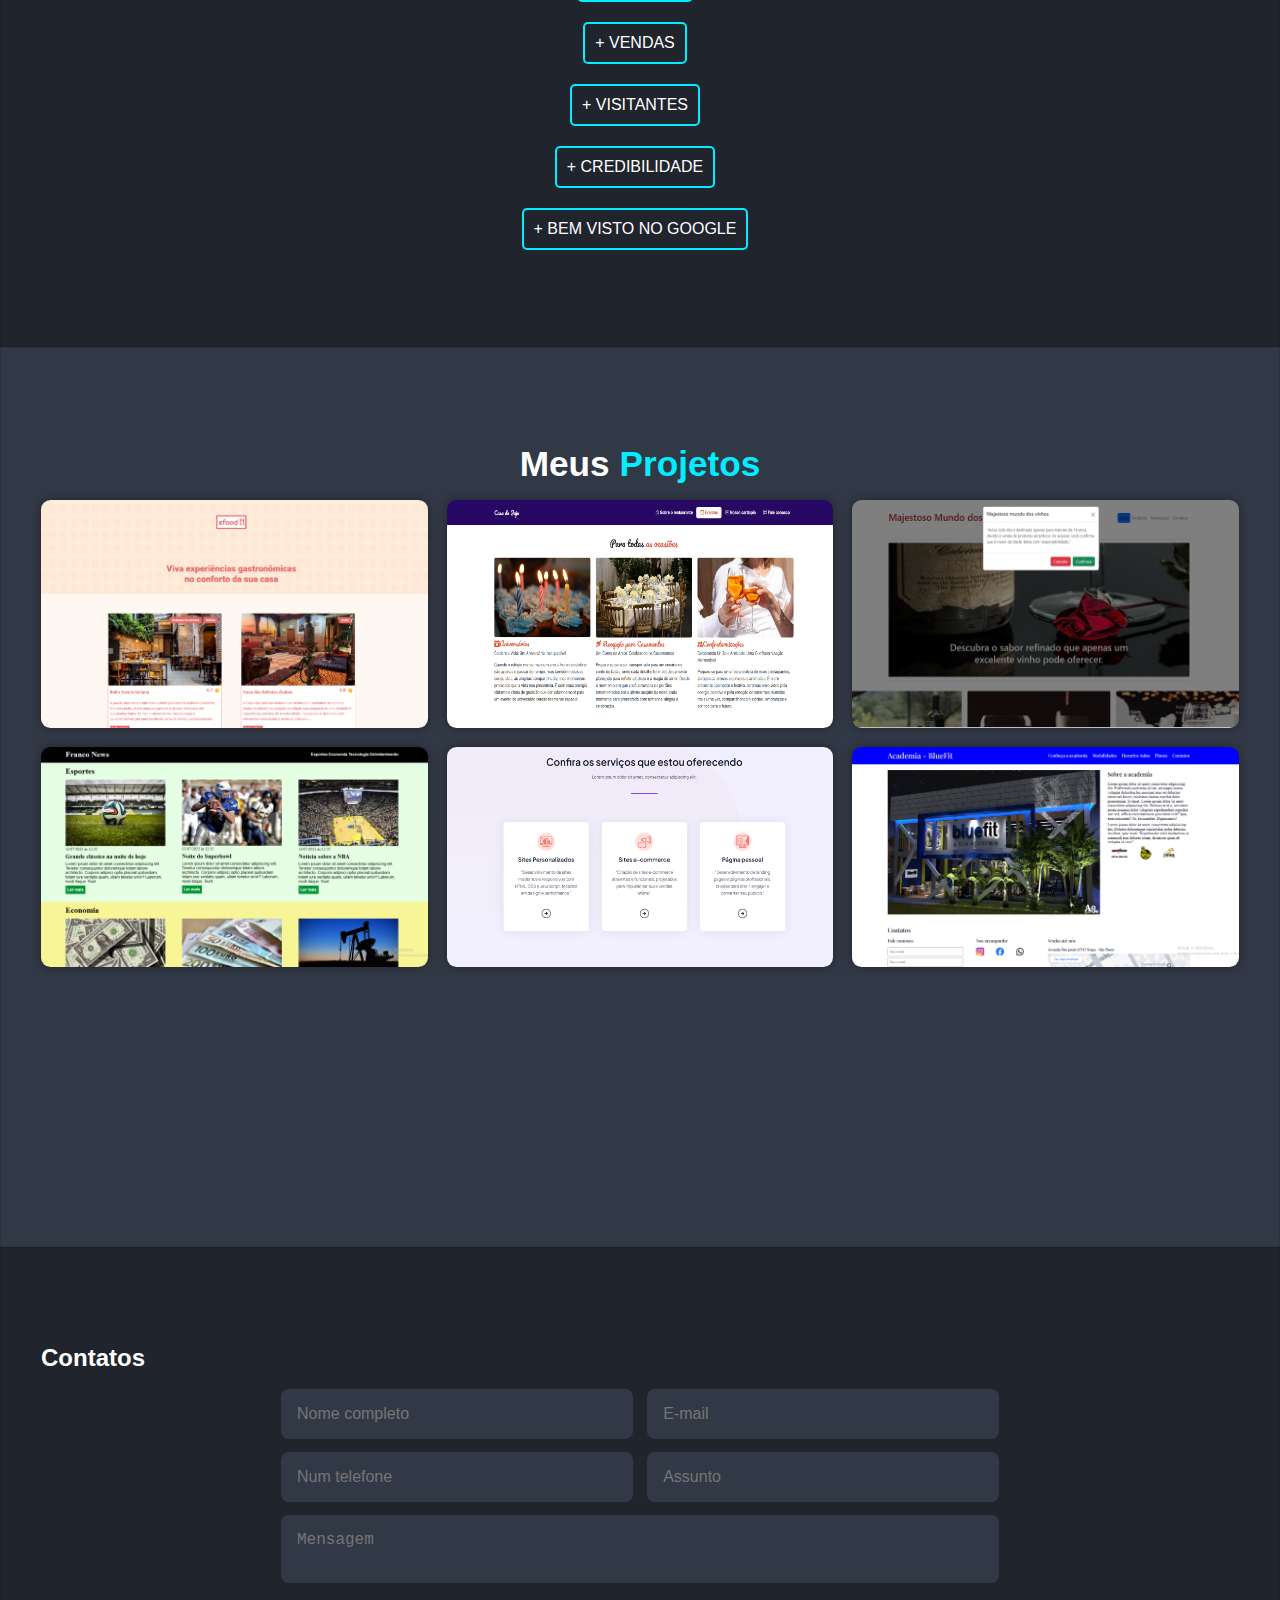
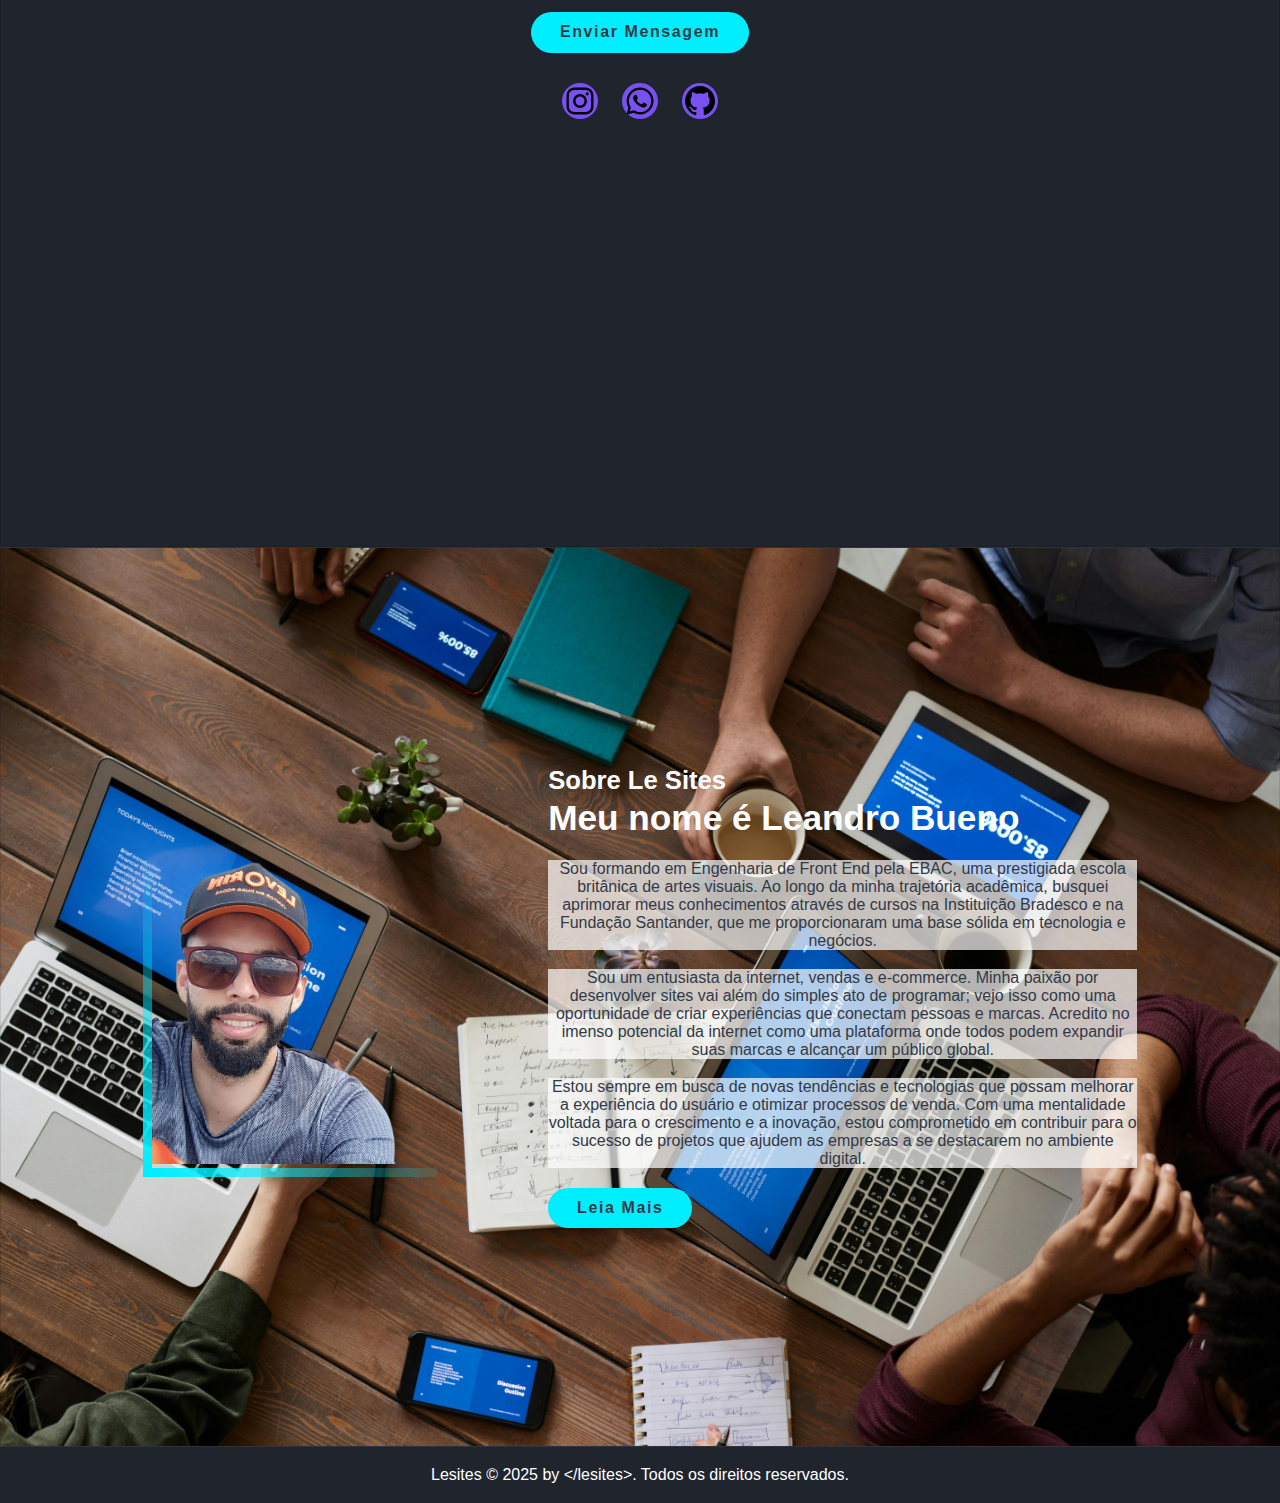
==== commit eaf56d73: "Add files via upload" ====
--- a/index.html
+++ b/index.html
@@ -71,9 +71,11 @@
      </div>
        </div>
 
-      <div class="home-img">
-      <img src="./img/Capturar.PNG" alt="Profile picture">
-       </div>
+
+       <div class="home-img">
+        <img src="./img/Perfil.png" alt="Profile picture">
+         </div>
+     
 
      
 
--- a/styles.css
+++ b/styles.css
@@ -107,7 +107,7 @@
 
 
 .home{
-    background-image: url('./img/pexels-monoar-rahman-22660-109371.jpg');
+    background-image: url('./img/Home 2.jpg');
 
 }
 
@@ -156,6 +156,10 @@
 
 .home-img img, .About-img img{
     width:100%;
+    width: 100%;
+    height: 100%;
+    object-fit: cover;
+
 }
 
 
@@ -218,6 +222,9 @@
     color: var(--bg-color-02);
     
 }
+
+
+
 
 
 
@@ -588,6 +595,17 @@
 /* Celular */
 
 @media (min-width: 0px) {
+
+    .home{
+
+        display: flex;
+        justify-content: center; /* Centraliza horizontalmente */
+        align-items: center; /* Centraliza verticalmente */
+        width: 100%;
+        margin-top: 75px;;
+        
+    
+    }
     .menu-hamburguer{
         display: block;
     }
@@ -638,8 +656,11 @@
 .Lista-serviço ul {
     flex-direction: column;
     align-items: center;
-    
-}
+    gap: 20px;
+    
+}
+
+
 
 .services-box{
     width: 100%;
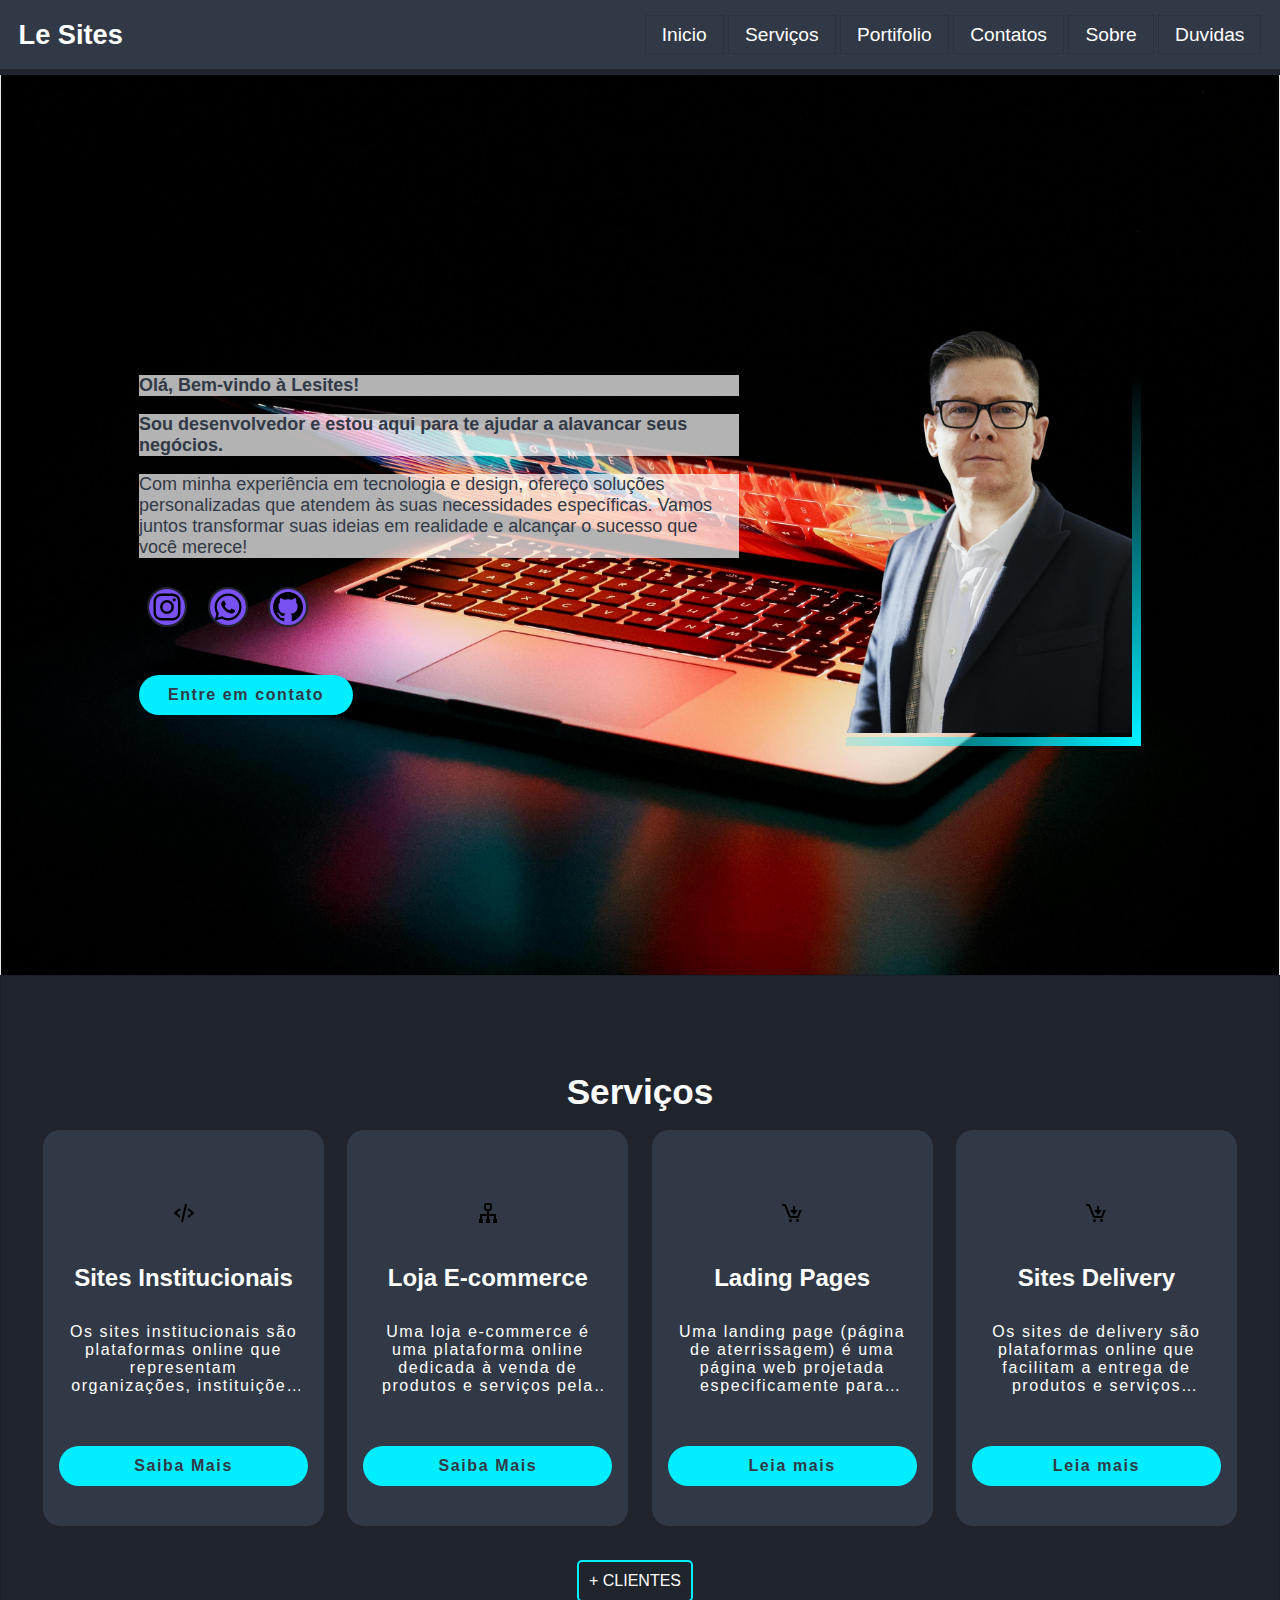
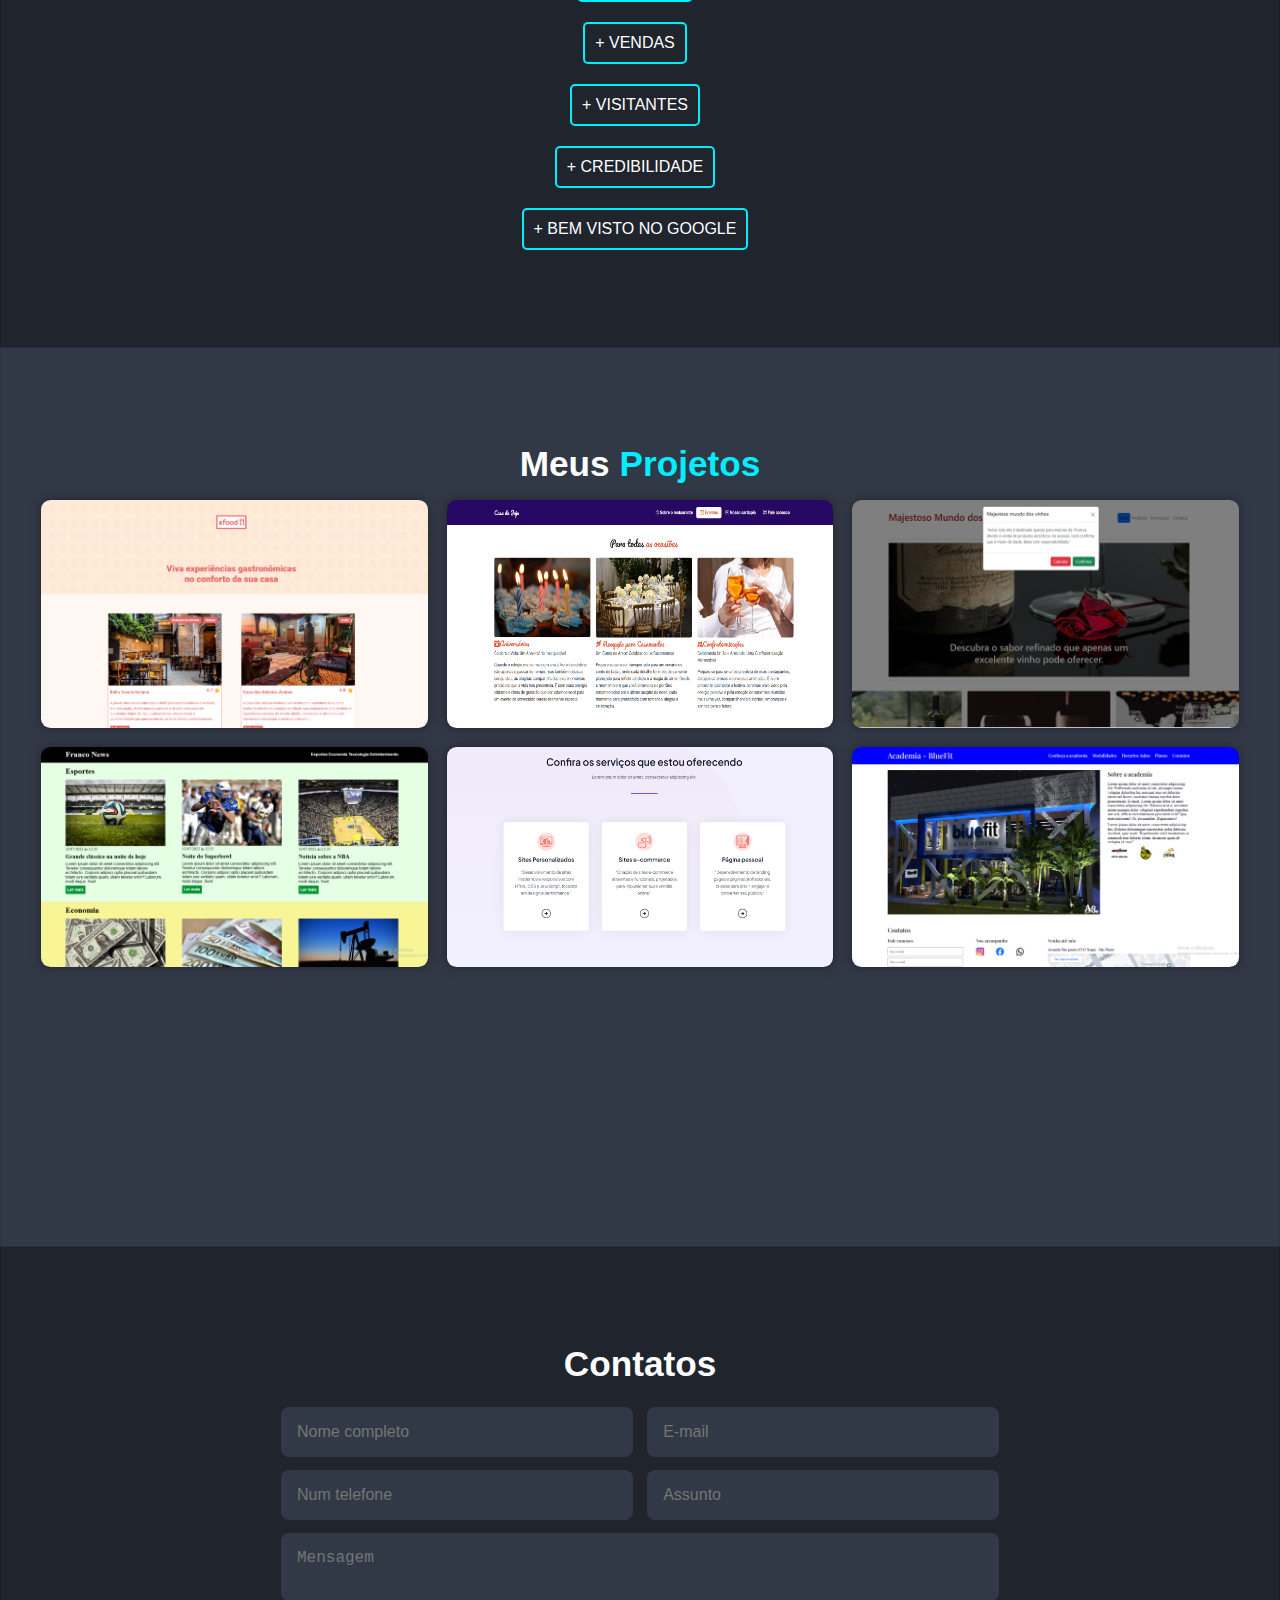
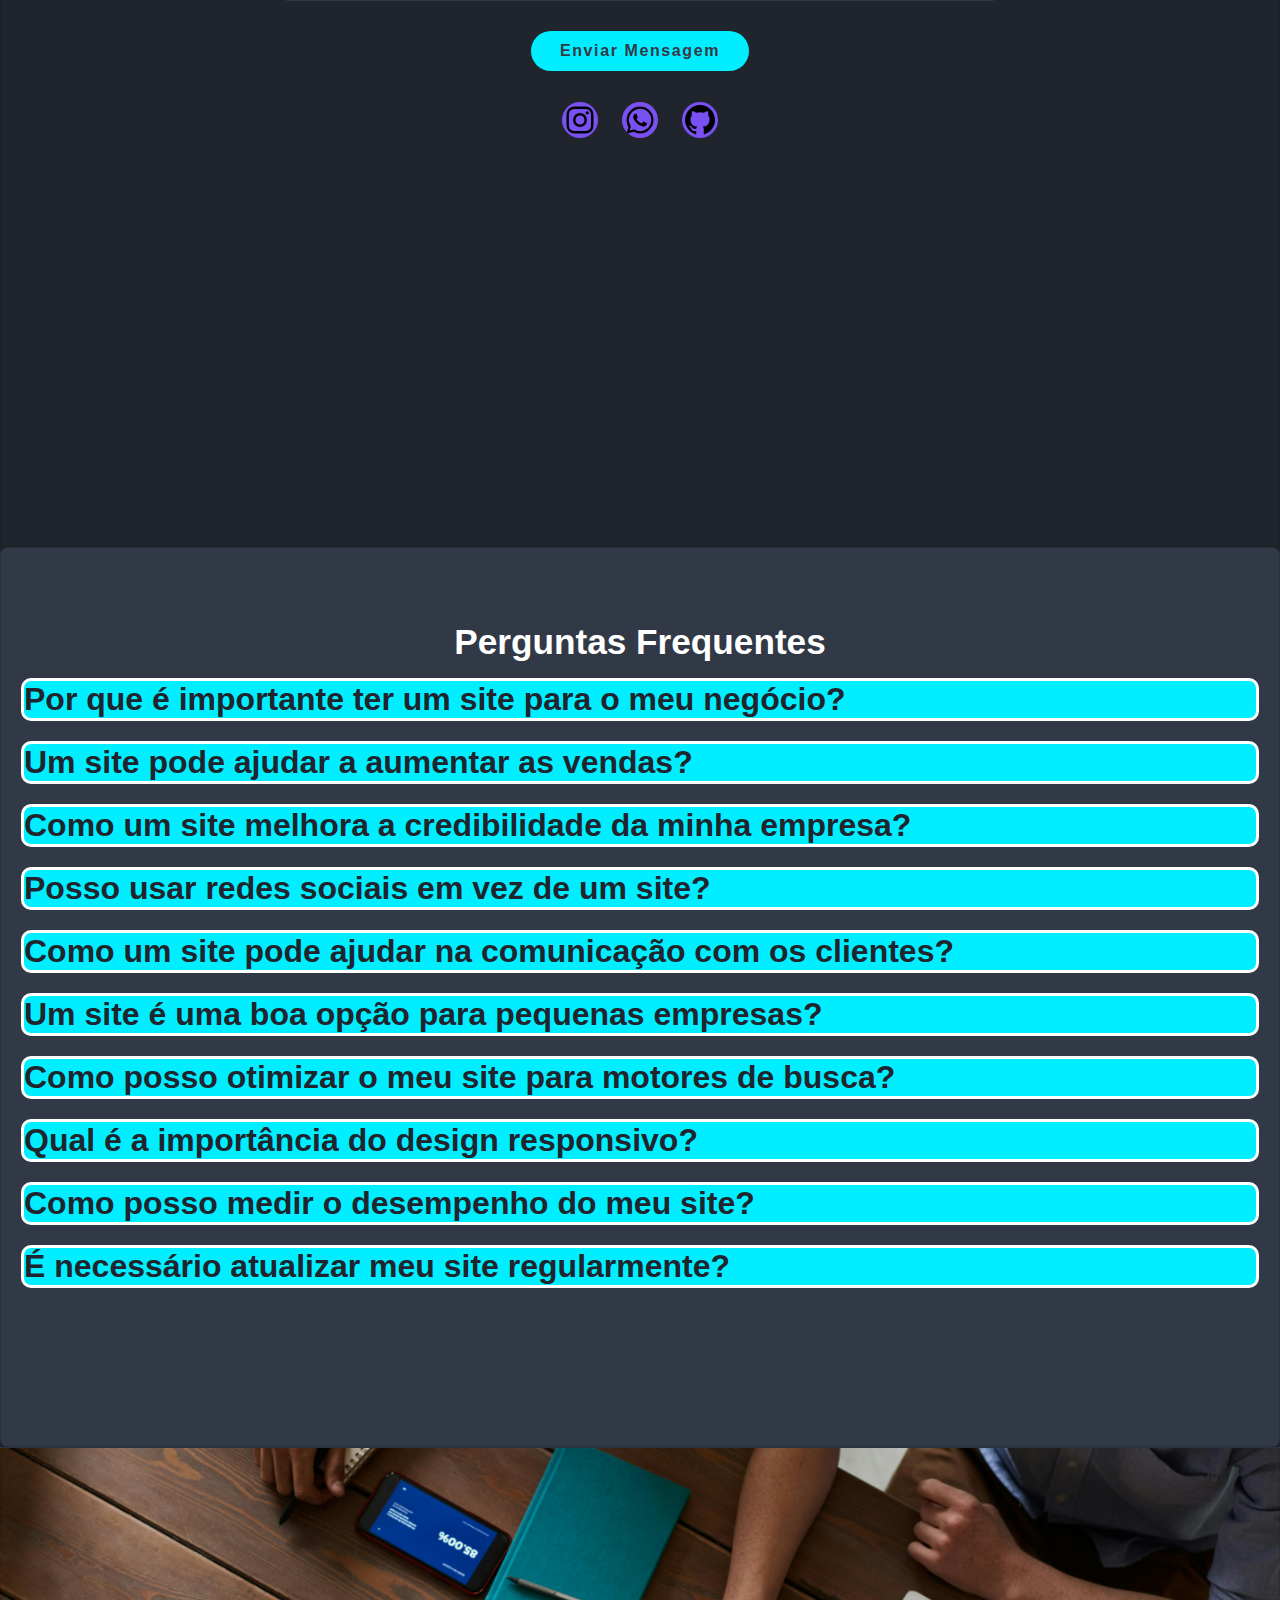
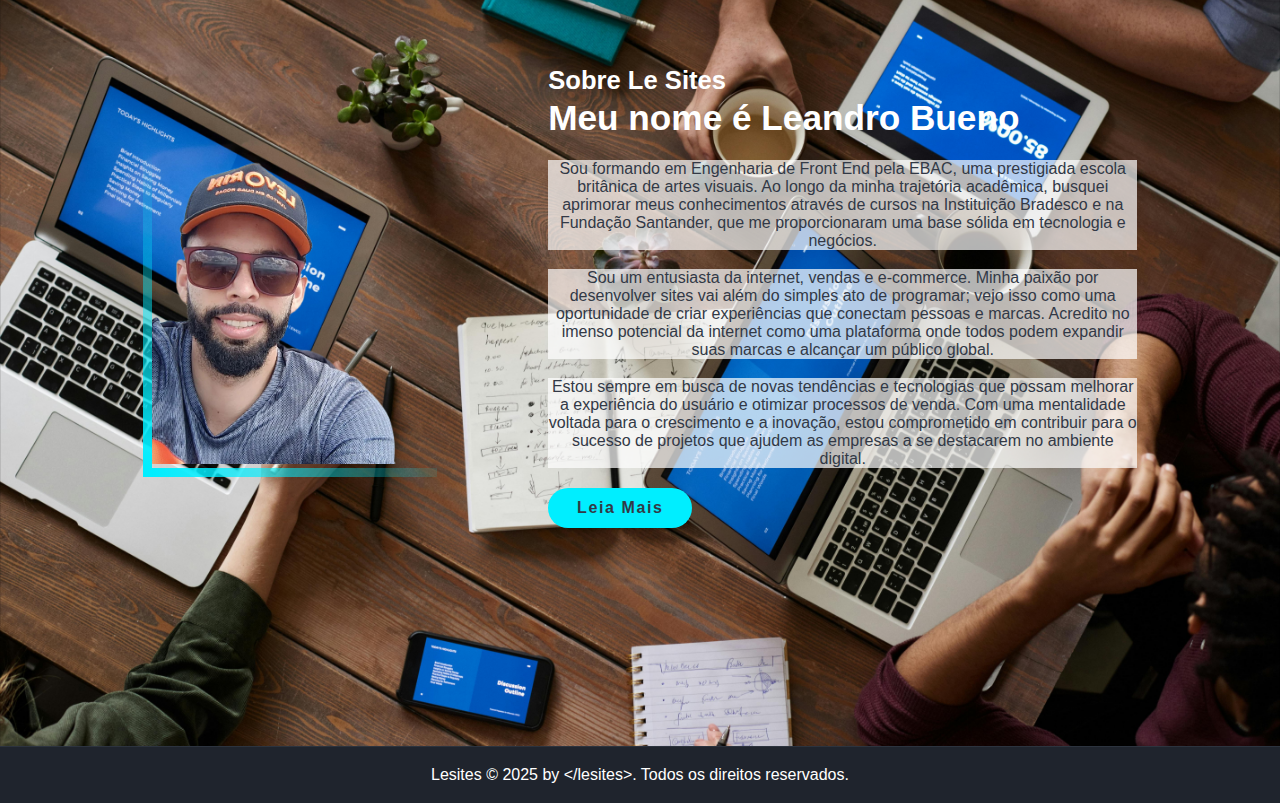
==== commit 19ea5b04: "Add files via upload" ====
--- a/index.html
+++ b/index.html
@@ -19,6 +19,7 @@
     <a href="#portfolio">Portifolio</a>
     <a href="#contact">Contatos</a>
     <a href="#About">Sobre</a>
+    <a href="#faq">Duvidas</a>
 </div>
 
 <div class="nav-responsive">
@@ -27,6 +28,7 @@
     <a href="#portfolio">Portifolio</a>
     <a href="#contact">Contatos</a>
     <a href="#About">Sobre</a>
+    <a href="#faq">Duvidas</a>
 </div>
 
 <div class="menu-hamburguer">
@@ -244,6 +246,7 @@
 
 
 
+
        <!--  Contato Section-->
 
 
@@ -280,6 +283,72 @@
         </form>
        </section>
 
+
+       
+            <!-- Seçao perguntas-->
+
+            <section class="faq" id="faq">
+
+                <br>
+                <br>
+                <br>
+               
+
+                <h2>Perguntas Frequentes</h2>
+
+                <div class="faq-item">
+                    <h1 class="faq-question"> Por que é importante ter um site para o meu negócio?</h1>
+                    <p class="faq-answer">Ter um site é fundamental porque ele serve como a presença online do seu negócio. Ele permite que clientes em potencial encontrem informações sobre seus produtos ou serviços, aumentando a visibilidade e a credibilidade da sua marca.</p>
+                </div>
+                
+                <div class="faq-item">
+                    <h1 class="faq-question"> Um site pode ajudar a aumentar as vendas?</h1>
+                    <p class="faq-answer">Sim, um site pode aumentar as vendas ao proporcionar uma plataforma para e-commerce, onde os clientes podem comprar produtos diretamente online.</p>
+                </div>
+                
+                <div class="faq-item">
+                    <h1 class="faq-question"> Como um site melhora a credibilidade da minha empresa?</h1>
+                    <p class="faq-answer">Um site profissional transmite confiança e seriedade, demonstrando que você está comprometido com o seu negócio.</p>
+                </div>
+                
+                <div class="faq-item">
+                    <h1 class="faq-question"> Posso usar redes sociais em vez de um site?</h1>
+                    <p class="faq-answer">Embora as redes sociais sejam uma ótima ferramenta de marketing, elas não substituem um site. Um site permite que você tenha um espaço totalmente personalizado para a sua marca.</p>
+                </div>
+                
+                <div class="faq-item">
+                    <h1 class="faq-question"> Como um site pode ajudar na comunicação com os clientes?</h1>
+                    <p class="faq-answer">Um site pode facilitar a comunicação através de formulários de contato, chats ao vivo e newsletters.</p>
+                </div>
+                
+                <div class="faq-item">
+                    <h1 class="faq-question"> Um site é uma boa opção para pequenas empresas?</h1>
+                    <p class="faq-answer">Sim, um site é uma excelente opção para pequenas empresas, permitindo alcançar um público mais amplo e competir com empresas maiores.</p>
+                </div>
+                
+                <div class="faq-item">
+                    <h1 class="faq-question"> Como posso otimizar o meu site para motores de busca?</h1>
+                    <p class="faq-answer">Para otimizar seu site, é importante usar palavras-chave relevantes, ter um conteúdo de qualidade, otimizar as imagens e garantir que o site seja responsivo e rápido.</p>
+                </div>
+                
+                <div class="faq-item">
+                    <h1 class="faq-question"> Qual é a importância do design responsivo?</h1>
+                    <p class="faq-answer">O design responsivo garante que seu site funcione bem em dispositivos de diferentes tamanhos, como smartphones e tablets, melhorando a experiência do usuário e aumentando a taxa de conversão.</p>
+                </div>
+                
+                <div class="faq-item">
+                    <h1 class="faq-question"> Como posso medir o desempenho do meu site?</h1>
+                    <p class="faq-answer">Você pode usar ferramentas como Google Analytics para monitorar o tráfego, a taxa de rejeição e o comportamento dos usuários, ajudando a identificar áreas que precisam de melhorias.</p>
+                </div>
+                
+                <div class="faq-item">
+                    <h1 class="faq-question"> É necessário atualizar meu site regularmente?</h1>
+                    <p class="faq-answer">Sim, atualizar seu site regularmente é fundamental para manter o conteúdo relevante, melhorar a segurança e garantir que ele continue a atender às necessidades dos usuários.</p>
+                </div>
+            </section>
+
+
+
      
 
 
--- a/styles.css
+++ b/styles.css
@@ -183,18 +183,21 @@
 .home p{font-size: 200%;
     background-color: rgba(255, 255, 255, 0.7);
     color: var(--bg-color-02);
+   
     
 }
 
 .home h1 {font-size: 200%;
     background-color: rgba(255, 255, 255, 0.7);
     color: var(--bg-color-02);
+    
 
 }
 
 .home h3 {font-size: 200%;
     background-color: rgba(255, 255, 255, 0.7);
     color: var(--bg-color-02);
+    
 
 }
 
@@ -265,7 +268,8 @@
 
 .services h2,
 .portfolio h2,
-.contact h2
+.contatc h2,
+.faq h2
 {
 
     font-size: 2.2rem;
@@ -324,6 +328,55 @@
     transition: 0.5s ease;
 
 }
+
+
+
+/* Seçao FAQ*/
+
+
+.faq {
+   
+    max: width 2rem;;
+    margin: 0 auto;
+
+    background: var(--bg-color-02);
+    padding: 20px;
+    border-radius: 8px;
+    box-shadow: 0 2px 10px rgba(0, 0, 0, 0.1);
+}
+
+
+
+.faq-item {
+    margin-bottom: 20px;
+}
+
+.faq-question {
+    color: var(--bg-color-01);
+    cursor: pointer;
+    border-width:3px;
+    border-style: solid;
+    border-color: var(--text-color);
+    border-radius: 10px;
+    background-color: var(--main-color);
+
+}
+
+.faq-answer {
+    display: none; /* Esconde as respostas inicialmente */
+    margin-top: 3px;
+    color:var(--text-color);
+    border-width:2px;
+    border-style: solid;
+    border-color: var(--text-color);
+    border-radius: 6px;
+    background-color: var(--bg-color-02);
+
+
+}
+/*Seçao Faq*/
+
+
 
 
 
@@ -602,10 +655,18 @@
         justify-content: center; /* Centraliza horizontalmente */
         align-items: center; /* Centraliza verticalmente */
         width: 100%;
-        margin-top: 75px;;
+        margin-top: 75px;
+         }
+
+         .home p  {
+            font-size: large;
+         }
+
+         .home h3{
+            font-size: large;
+         }
+
         
-    
-    }
     .menu-hamburguer{
         display: block;
     }
@@ -624,6 +685,7 @@
     flex-direction: column;
     gap: 1.2rem;
     
+    
    
 }
 
@@ -646,6 +708,7 @@
     font-size: 2.2rem;
     font-weight: 700;
     line-height: 1.3;
+   
    
 }
 
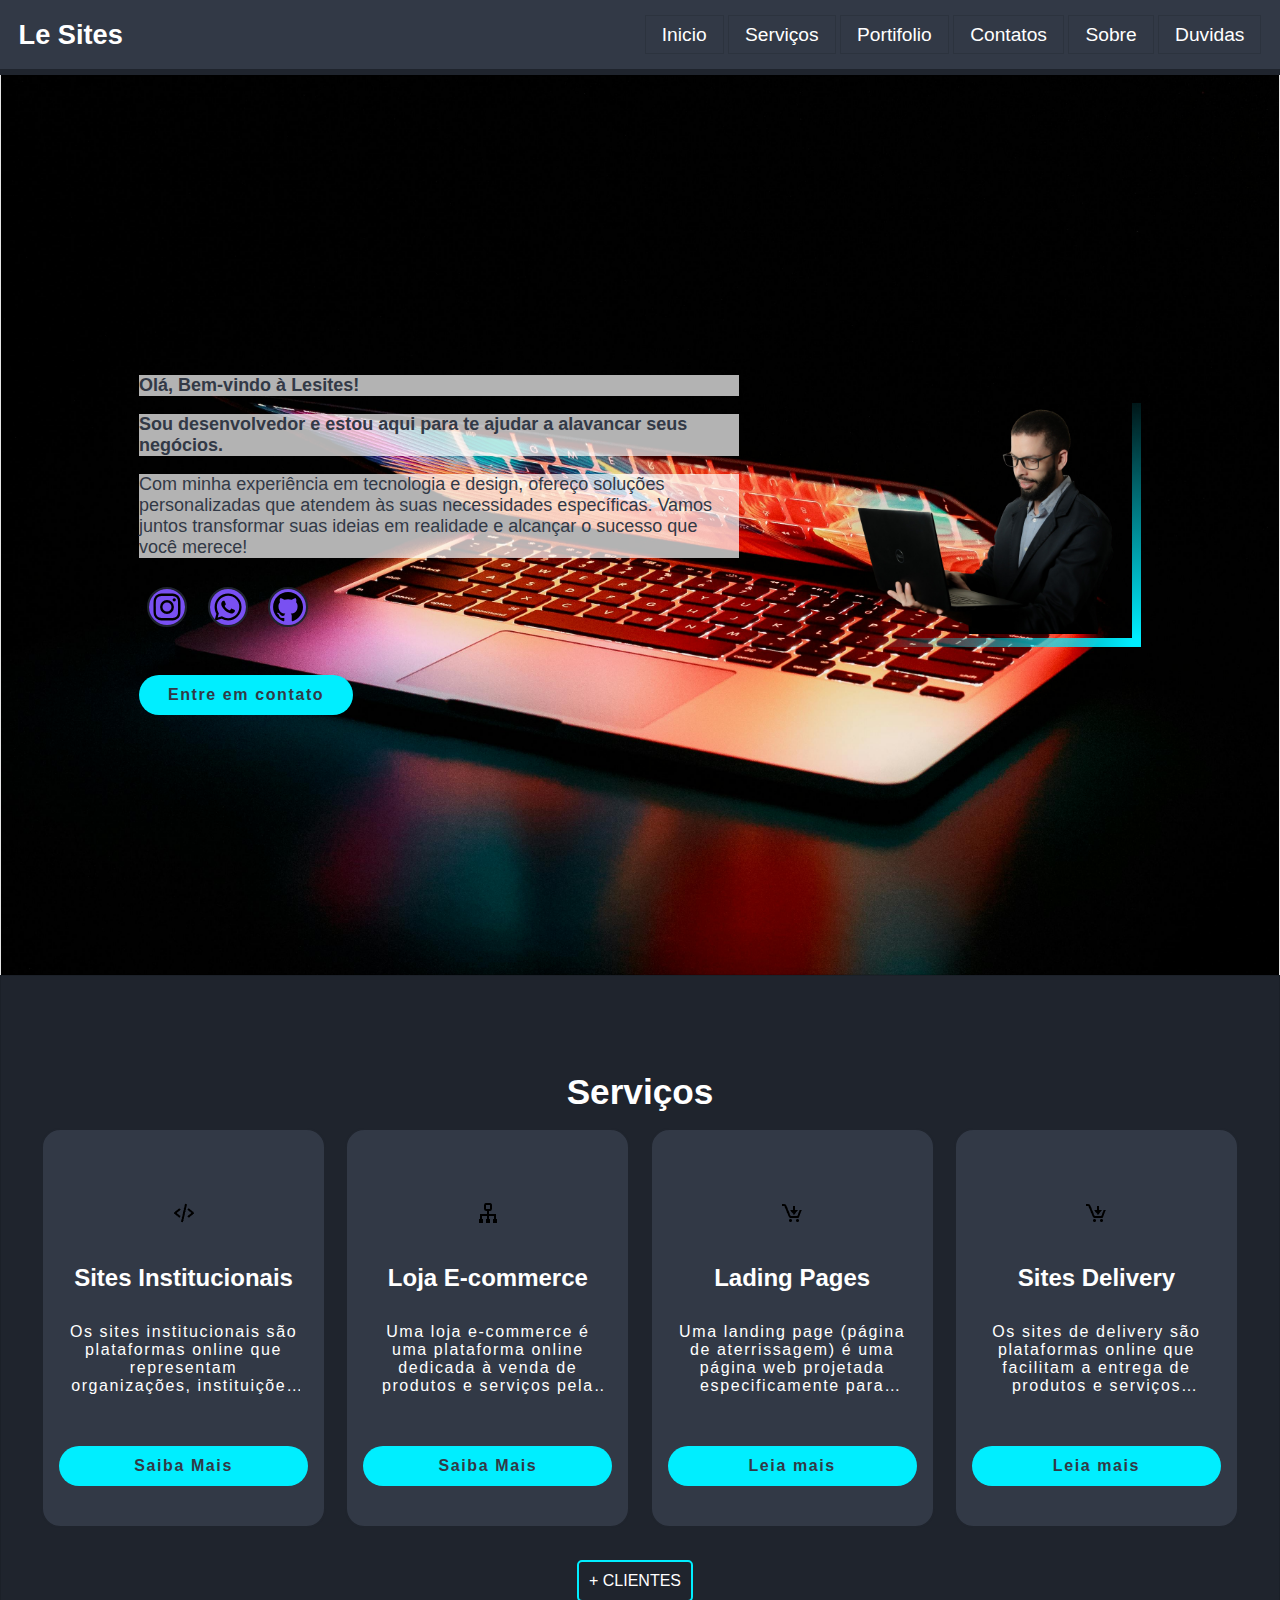
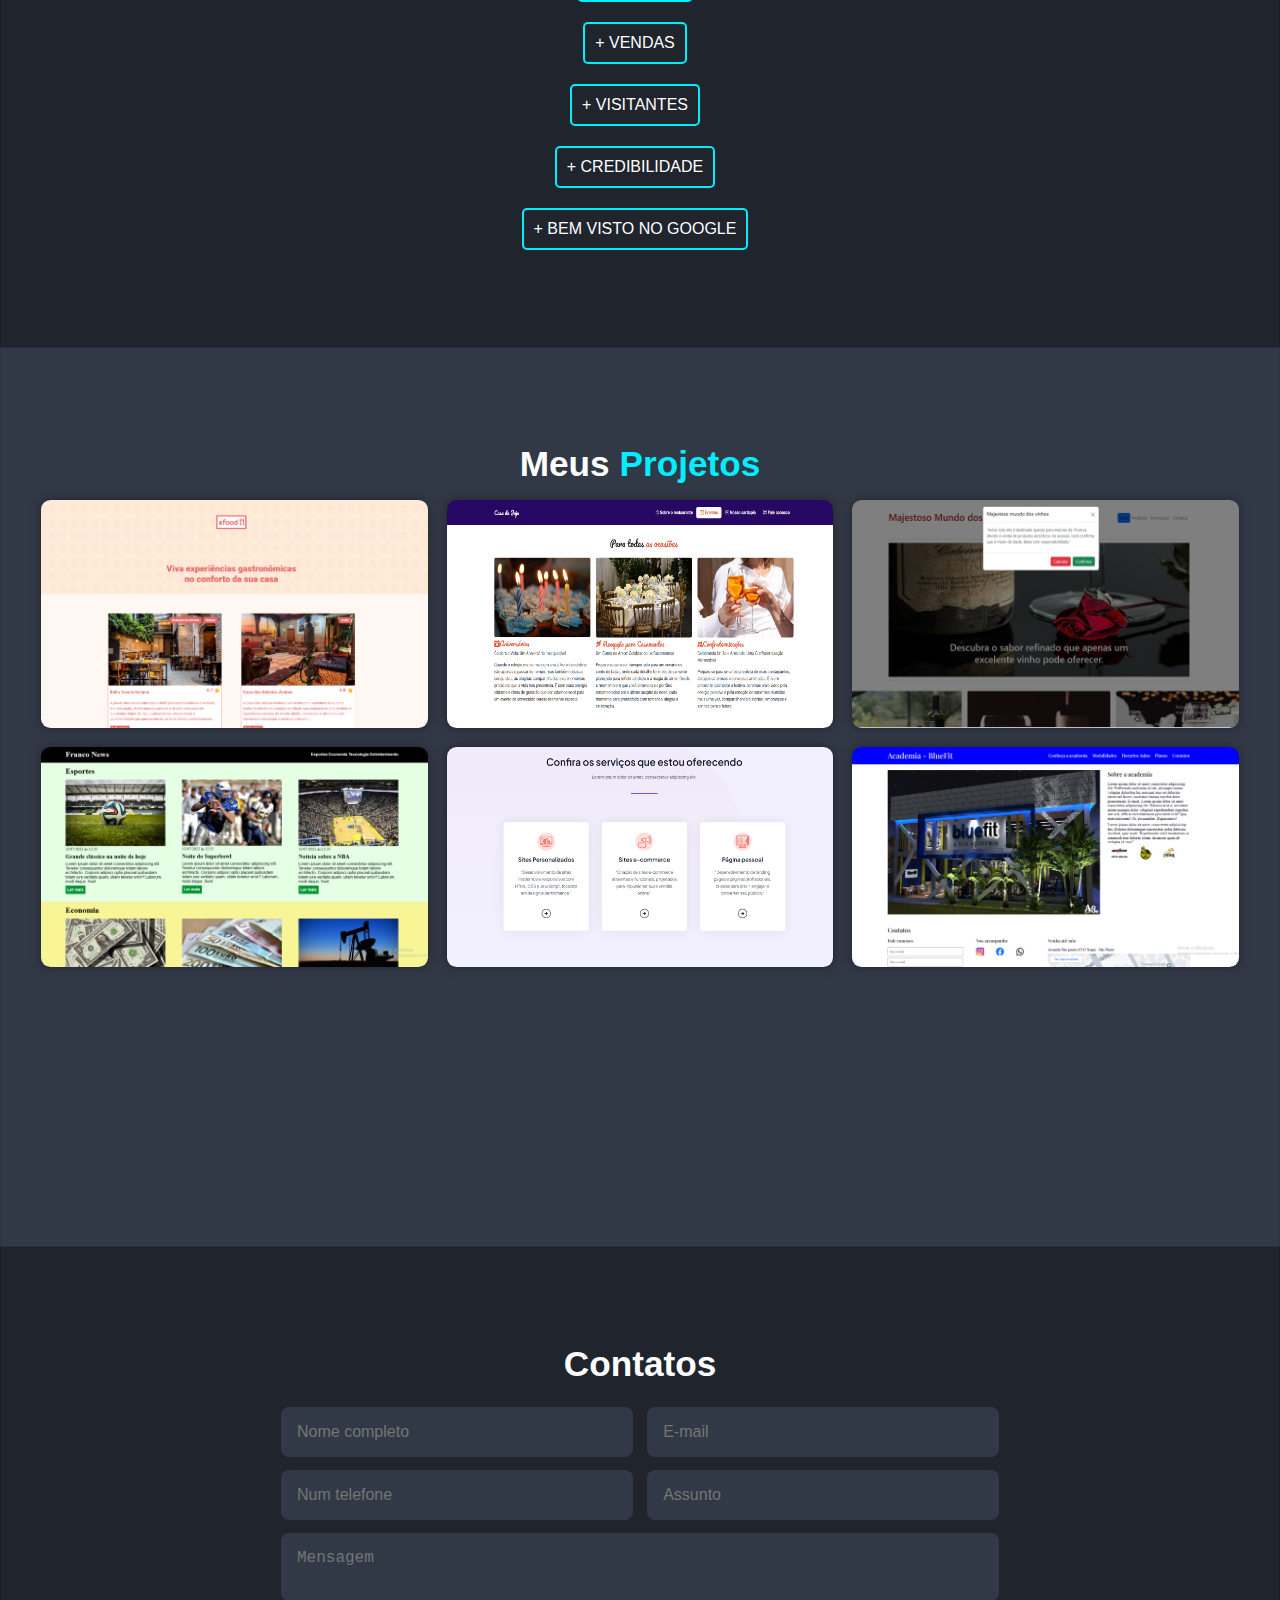
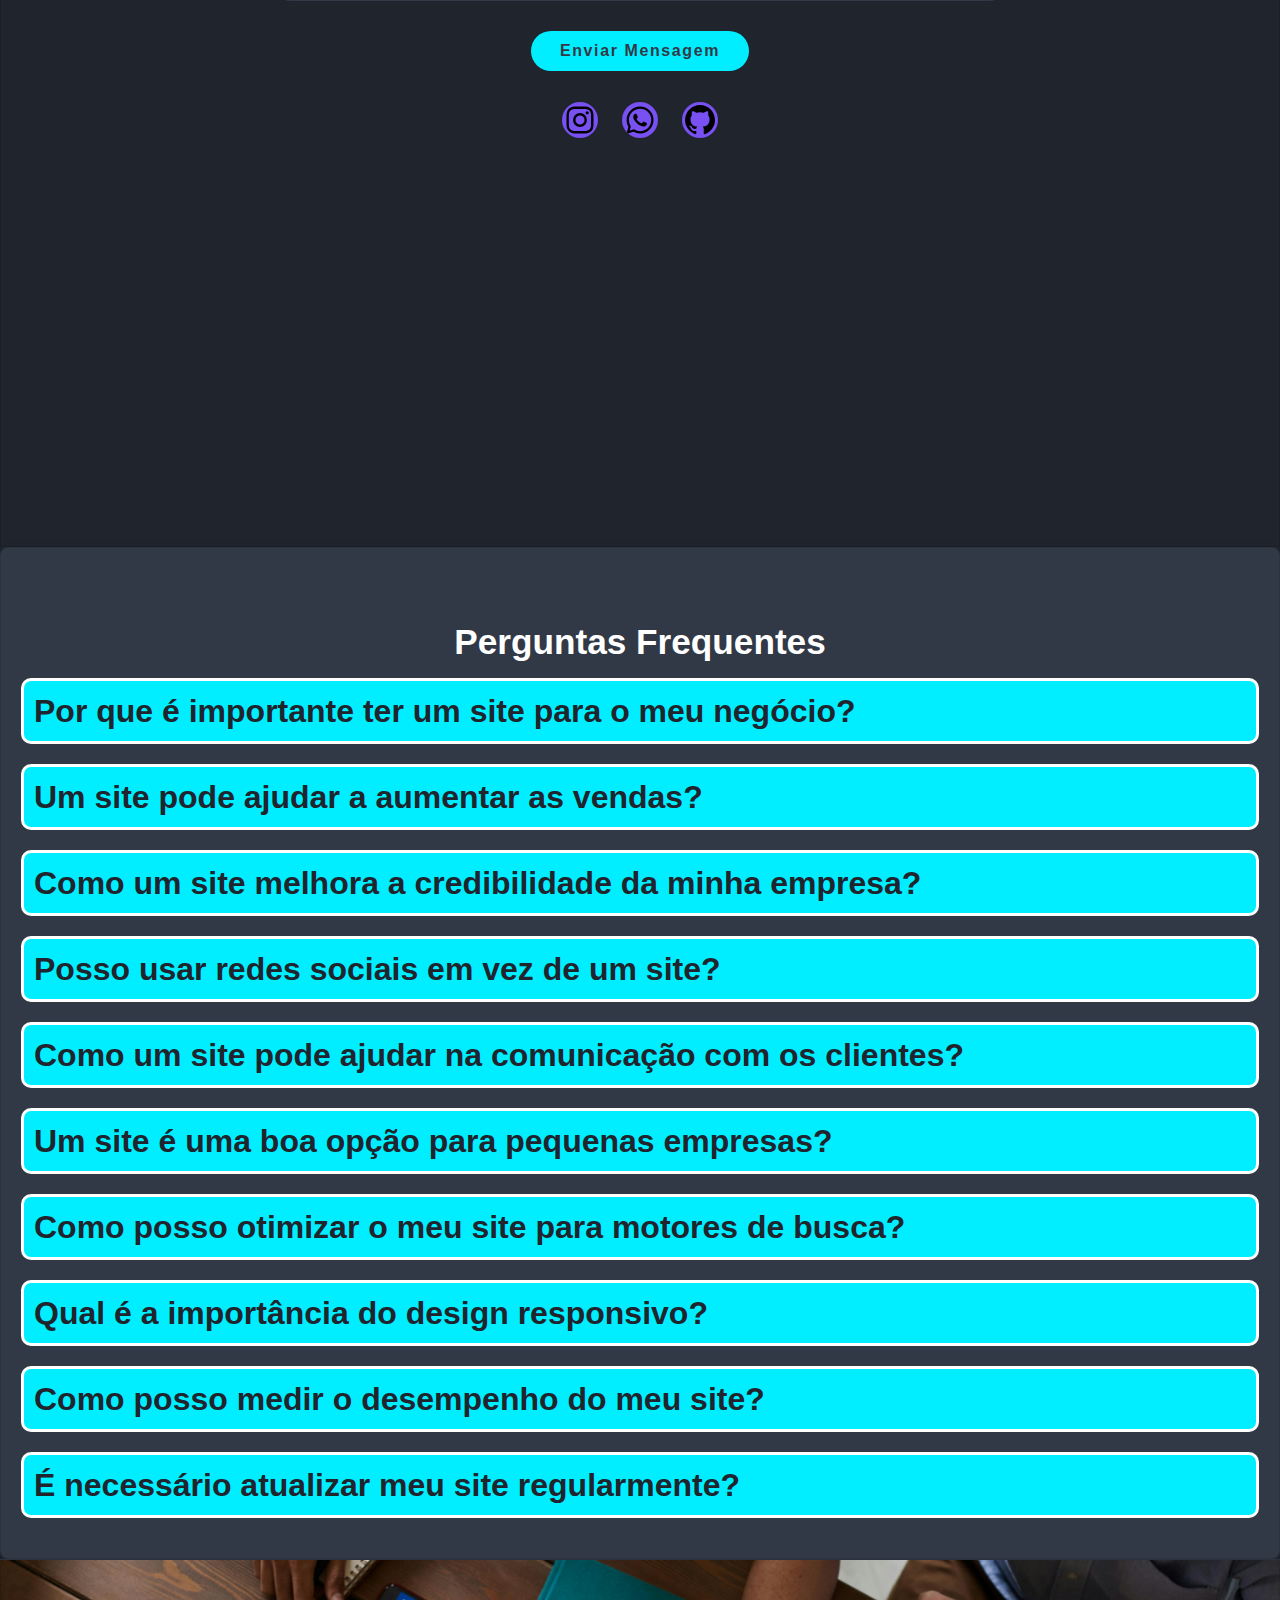
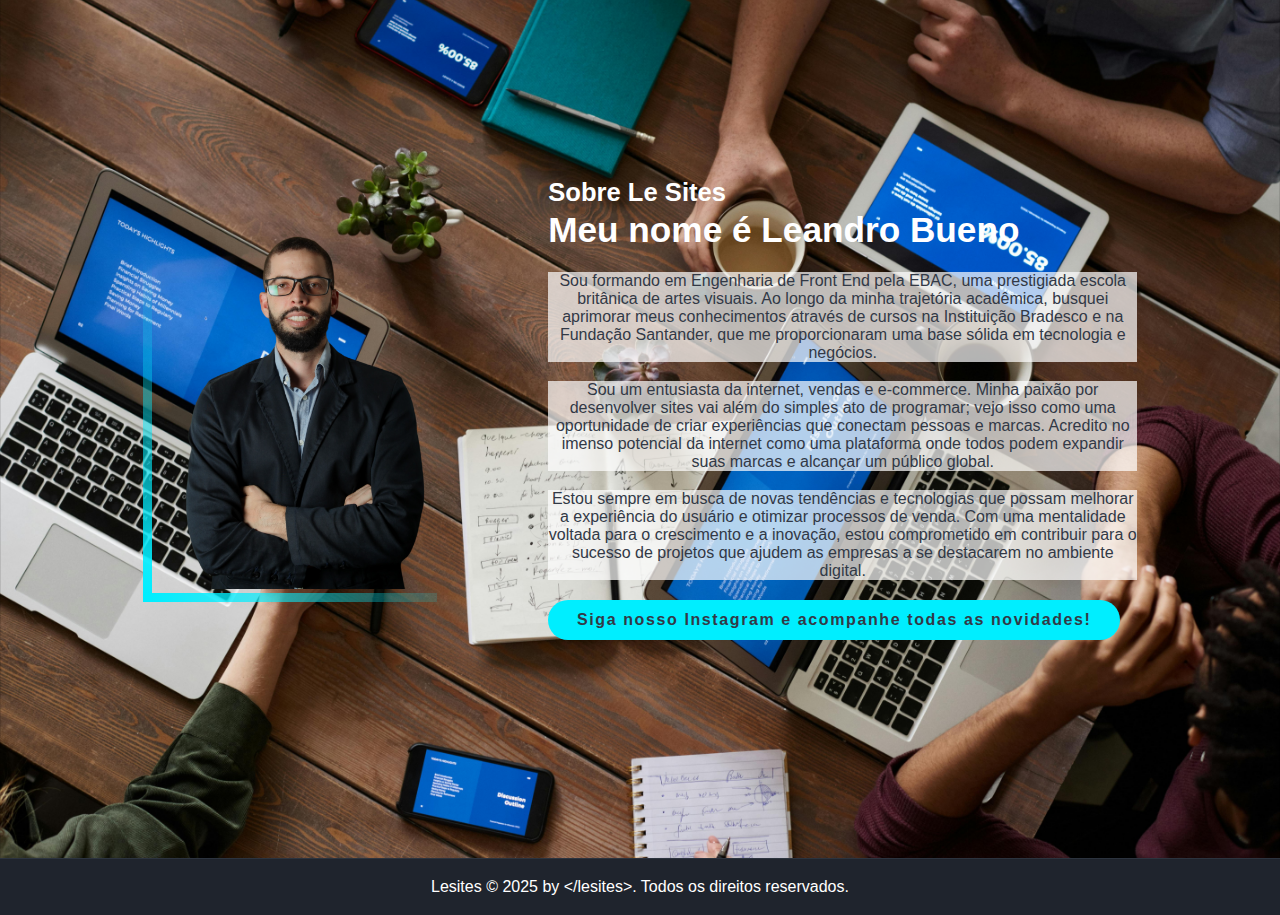
==== commit e6e3a2e6: "Add files via upload" ====
--- a/index.html
+++ b/index.html
@@ -101,28 +101,28 @@
             <p>Os sites institucionais são plataformas online que representam organizações, instituições ou empresas. Eles têm como objetivo principal fornecer informações relevantes sobre a entidade, seus serviços, missão, visão e valores.
             </p>
 
-            <a href="#" class="btn">Saiba Mais</a>
+            <a href="https://wa.me/5511974710821?text=Ola!%20Gostaria%20de%20saber%20mais%20informa%C3%A7%C3%B5es%20sobre%20Sites%20Institucionais" class="btn">Saiba Mais</a>
         </div>
         <div class="services-box">
             <i><img src="[data-uri]"/></i>
             <h3>Loja E-commerce </h3>
            <p>Uma loja e-commerce é uma plataforma online dedicada à venda de produtos e serviços pela internet. Essas lojas permitem que os consumidores realizem compras de forma prática e conveniente, a qualquer hora e de qualquer lugar.</p>
 
-            <a href="#" class="btn">Saiba Mais</a>
+            <a href="https://wa.me/5511974710821?text=Ola!%20Gostaria%20de%20saber%20mais%20informa%C3%A7%C3%B5es%20sobre%20a%20constru%C3%A7%C3%A3o%20de%20Loja%20E-commerce" class="btn">Saiba Mais</a>
         </div>
         <div class="services-box">
             <i><img src="[data-uri]"/></i>
             <h3>Lading Pages</h3>
            
             <P>Uma landing page (página de aterrissagem) é uma página web projetada especificamente para converter visitantes em leads ou clientes. No contexto de uma loja e-commerce, as landing pages são fundamentais para campanhas de marketing e promoções.</P>
-            <a href="#" class="btn">Leia mais</a>
+            <a href="https://wa.me/5511974710821?text=Ola!%20Gostaria%20de%20saber%20mais%20informa%C3%A7%C3%B5es%20sobre%20Lading%20Pages" class="btn">Leia mais</a>
         </div>
         <div class="services-box">
             <i><img src="[data-uri]"/></i>
             <h3>Sites  Delivery </h3>
             <P>Os sites de delivery são plataformas online que facilitam a entrega de produtos e serviços diretamente aos consumidores. Eles são especialmente populares para alimentos, mas também podem incluir outros itens, como produtos de supermercado, bebidas e até mesmo produtos eletrônicos.</P>
 
-            <a href="#" class="btn">Leia mais</a>
+            <a href="https://wa.me/5511974710821?text=Ola!%20Gostaria%20de%20saber%20mais%20informa%C3%A7%C3%B5es%20sobre%20Sites%20Delivery" class="btn">Leia mais</a>
         </div>
     </div>
 
@@ -257,7 +257,7 @@
             Contatos
         </h2>
 
-        <form action="">
+        <form action="https://api.staticforms.xyz/submit" method="post">
 
             <div class="input-box">
             <input type="text" placeholder="Nome completo">
@@ -275,9 +275,9 @@
                 <textarea cols="50" role="10" placeholder="Mensagem"></textarea>
                 <a href="#" class="btn" >Enviar Mensagem </a>
                 <div class="social-media">
-                    <a href="#"><img src="./img/bxl-instagram.svg" alt="Instagram"></i></a>
-                    <a href="#"> <img src="./img/bxl-whatsapp.svg" alt="Whatsapp"></a>
-                     <a href="#"><img src="./img/bxl-github.svg" alt="gitub"></a>
+                    <a href="https://www.instagram.com/lesites/" target="_blank"><img src="./img/bxl-instagram.svg" alt="Instagram"></i></a>
+                    <a href="https://wa.me/5511974710821?text=Ola!%20Gostaria%20de%20saber%20mais%20sobre%20a%20cria%C3%A7%C3%A3o%20de%20sites." target="_blank"> <img src="./img/bxl-whatsapp.svg" alt="Whatsapp"></a>
+                     <a href="https://github.com/Lesitesdev" target="_blank"><img src="./img/bxl-github.svg" alt="gitub"></a>
                 </div>
 
         </form>
@@ -371,7 +371,8 @@
   <p>Sou um entusiasta da internet, vendas e e-commerce. Minha paixão por desenvolver sites vai além do simples ato de programar; vejo isso como uma oportunidade de criar experiências que conectam pessoas e marcas. Acredito no imenso potencial da internet como uma plataforma onde todos podem expandir suas marcas e alcançar um público global.</p>
 <p>Estou sempre em busca de novas tendências e tecnologias que possam melhorar a experiência do usuário e otimizar processos de venda. Com uma mentalidade voltada para o crescimento e a inovação, estou comprometido em contribuir para o sucesso de projetos que ajudem as empresas a se destacarem no ambiente digital.</p>
 
-  <a href="#" class="btn">Leia Mais</a>
+  <a href="https://www.instagram.com/lesites/" target="_blank" class="btn">Siga nosso Instagram e acompanhe todas as novidades!</a>
+  
 
             </div>
             
--- a/styles.css
+++ b/styles.css
@@ -143,6 +143,8 @@
     border-right: solid 0.6rem ;
     border-bottom: solid 0.6rem ;
     border-image: linear-gradient(135deg, transparent 50%, var(--main-color)) 1;
+    
+
     }
 
 
@@ -336,44 +338,59 @@
 
 .faq {
    
-    max: width 2rem;;
+
     margin: 0 auto;
 
     background: var(--bg-color-02);
     padding: 20px;
     border-radius: 8px;
     box-shadow: 0 2px 10px rgba(0, 0, 0, 0.1);
-}
+    
+
+}
+
+
 
 
 
 .faq-item {
     margin-bottom: 20px;
-}
+    display: inline-flexbox; 
+    justify-content: center; /* Centraliza horizontalmente */
+    align-items: center; /* Centraliza verticalmente */
+    line-height: 40px;
+    width: 100%; /* Ajuste a largura conforme necessário */
+   
+}
+
+
+
 
 .faq-question {
     color: var(--bg-color-01);
     cursor: pointer;
-    border-width:3px;
+    border-width: 3px;
     border-style: solid;
     border-color: var(--text-color);
     border-radius: 10px;
     background-color: var(--main-color);
-
+    padding: 10px; /* Adiciona espaço interno para melhor visualização */
 }
 
 .faq-answer {
-    display: none; /* Esconde as respostas inicialmente */
-    margin-top: 3px;
-    color:var(--text-color);
-    border-width:2px;
+    display: none; /* Mantenha como 'none' se quiser ocultar inicialmente */
+    margin-top: 3px; /* Espaço acima da resposta */
+    color: var(--text-color);
+    border-width: 2px;
     border-style: solid;
     border-color: var(--text-color);
     border-radius: 6px;
     background-color: var(--bg-color-02);
-
-
-}
+    margin-bottom: 20px; /* Espaço abaixo da resposta */
+    padding: 10px; /* Adiciona espaço interno para melhor visualização */
+}
+
+
 /*Seçao Faq*/
 
 
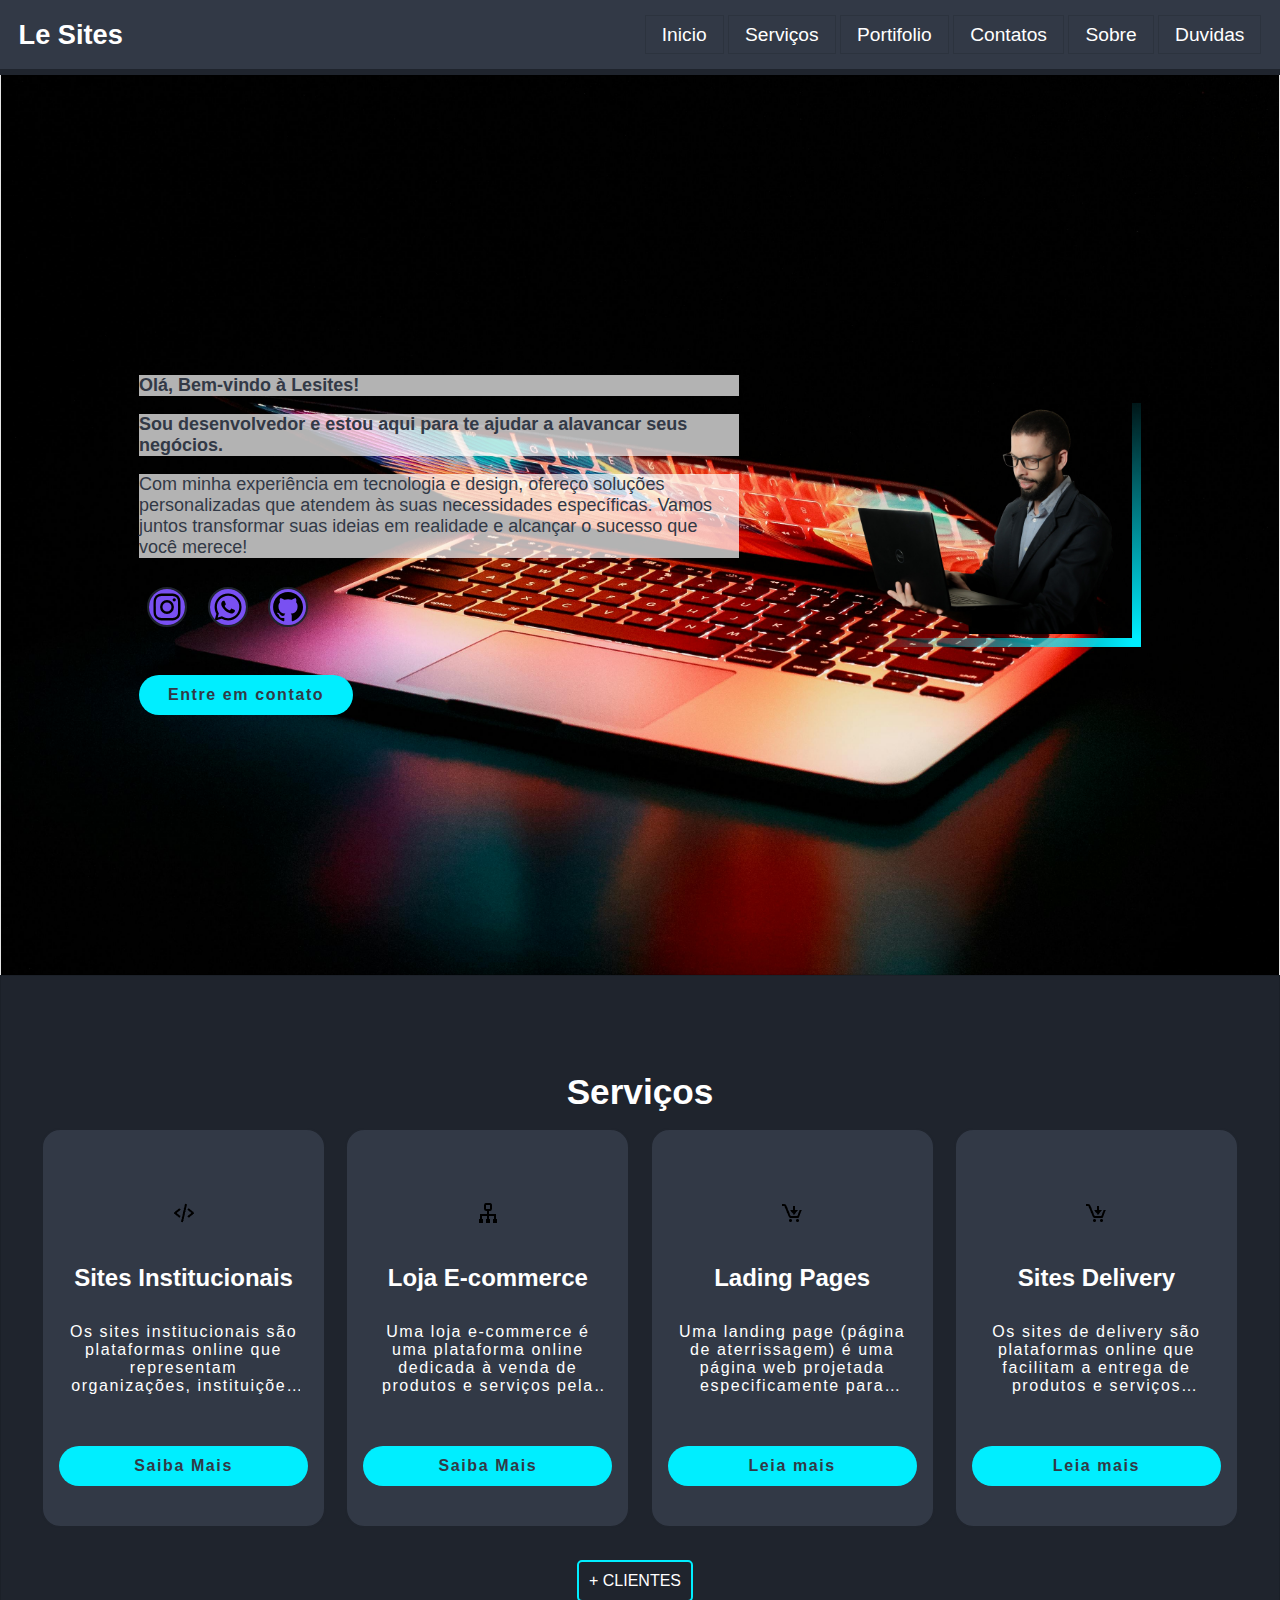
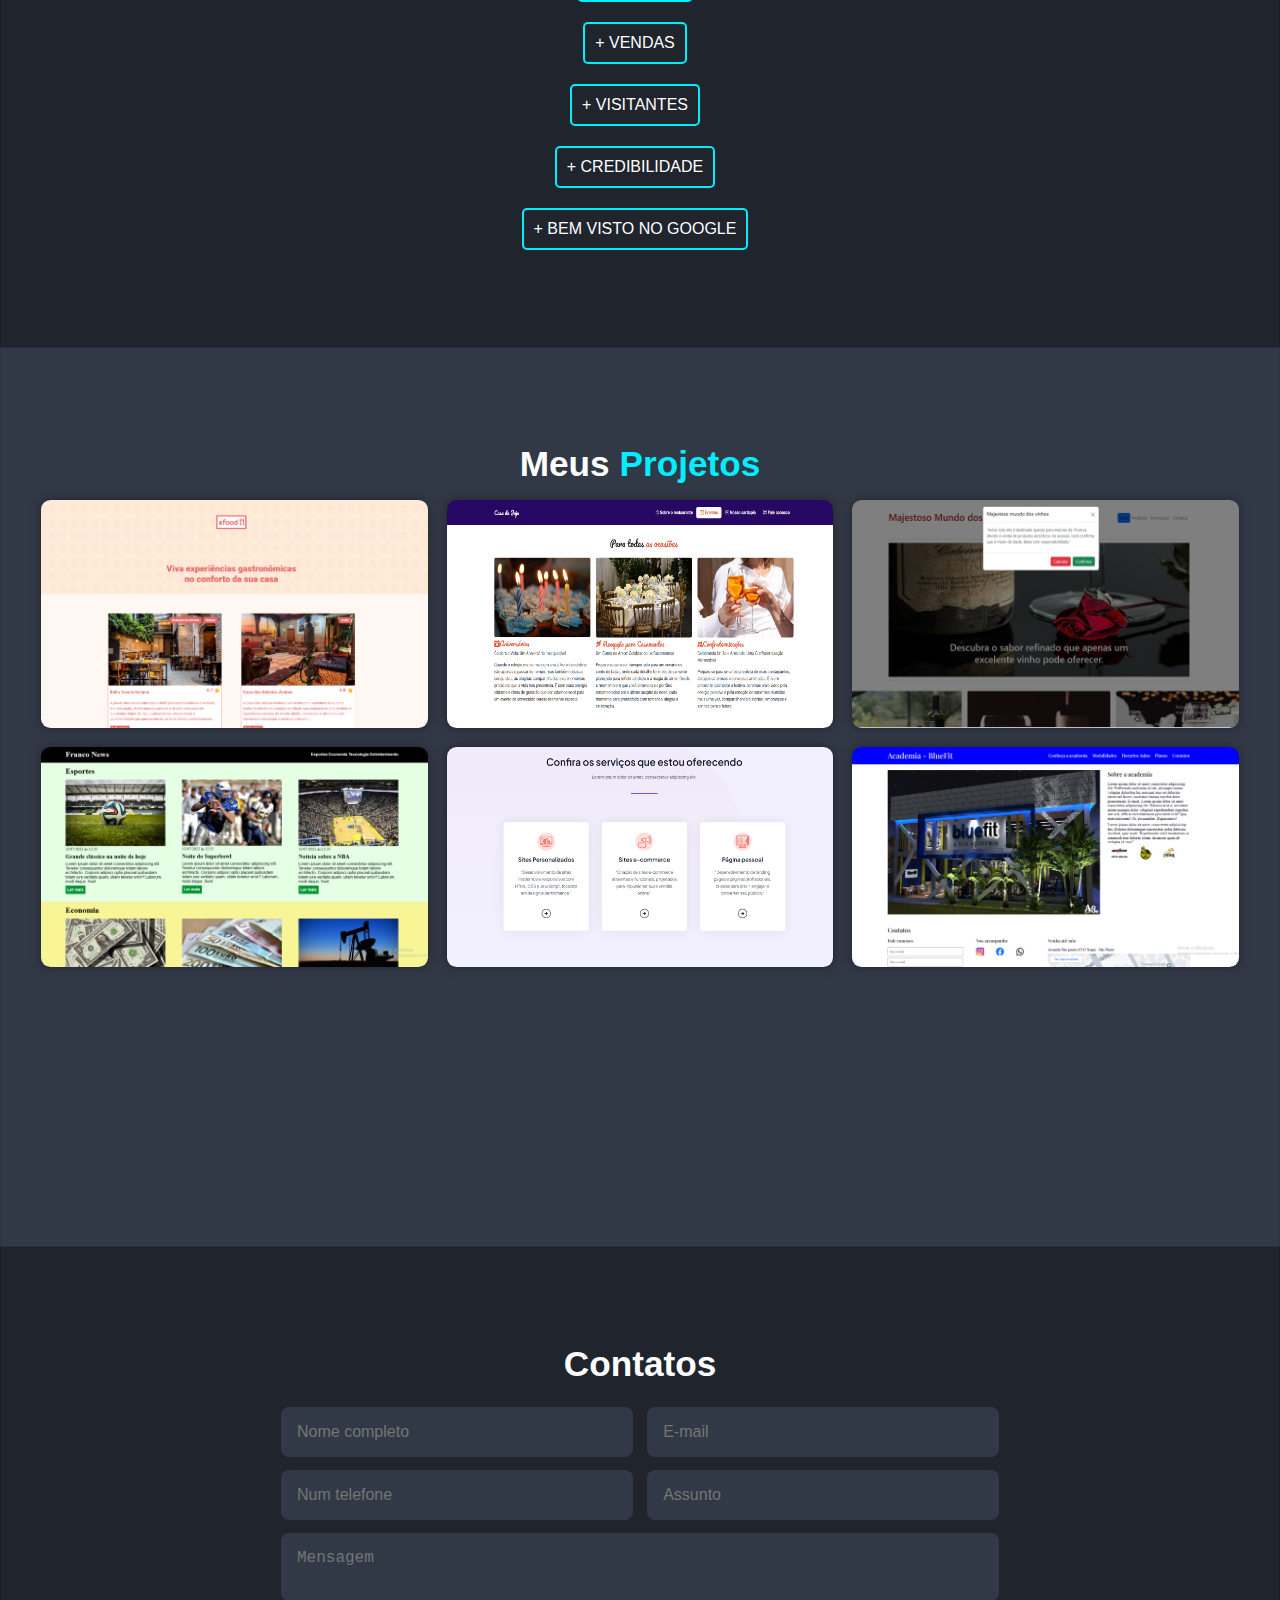
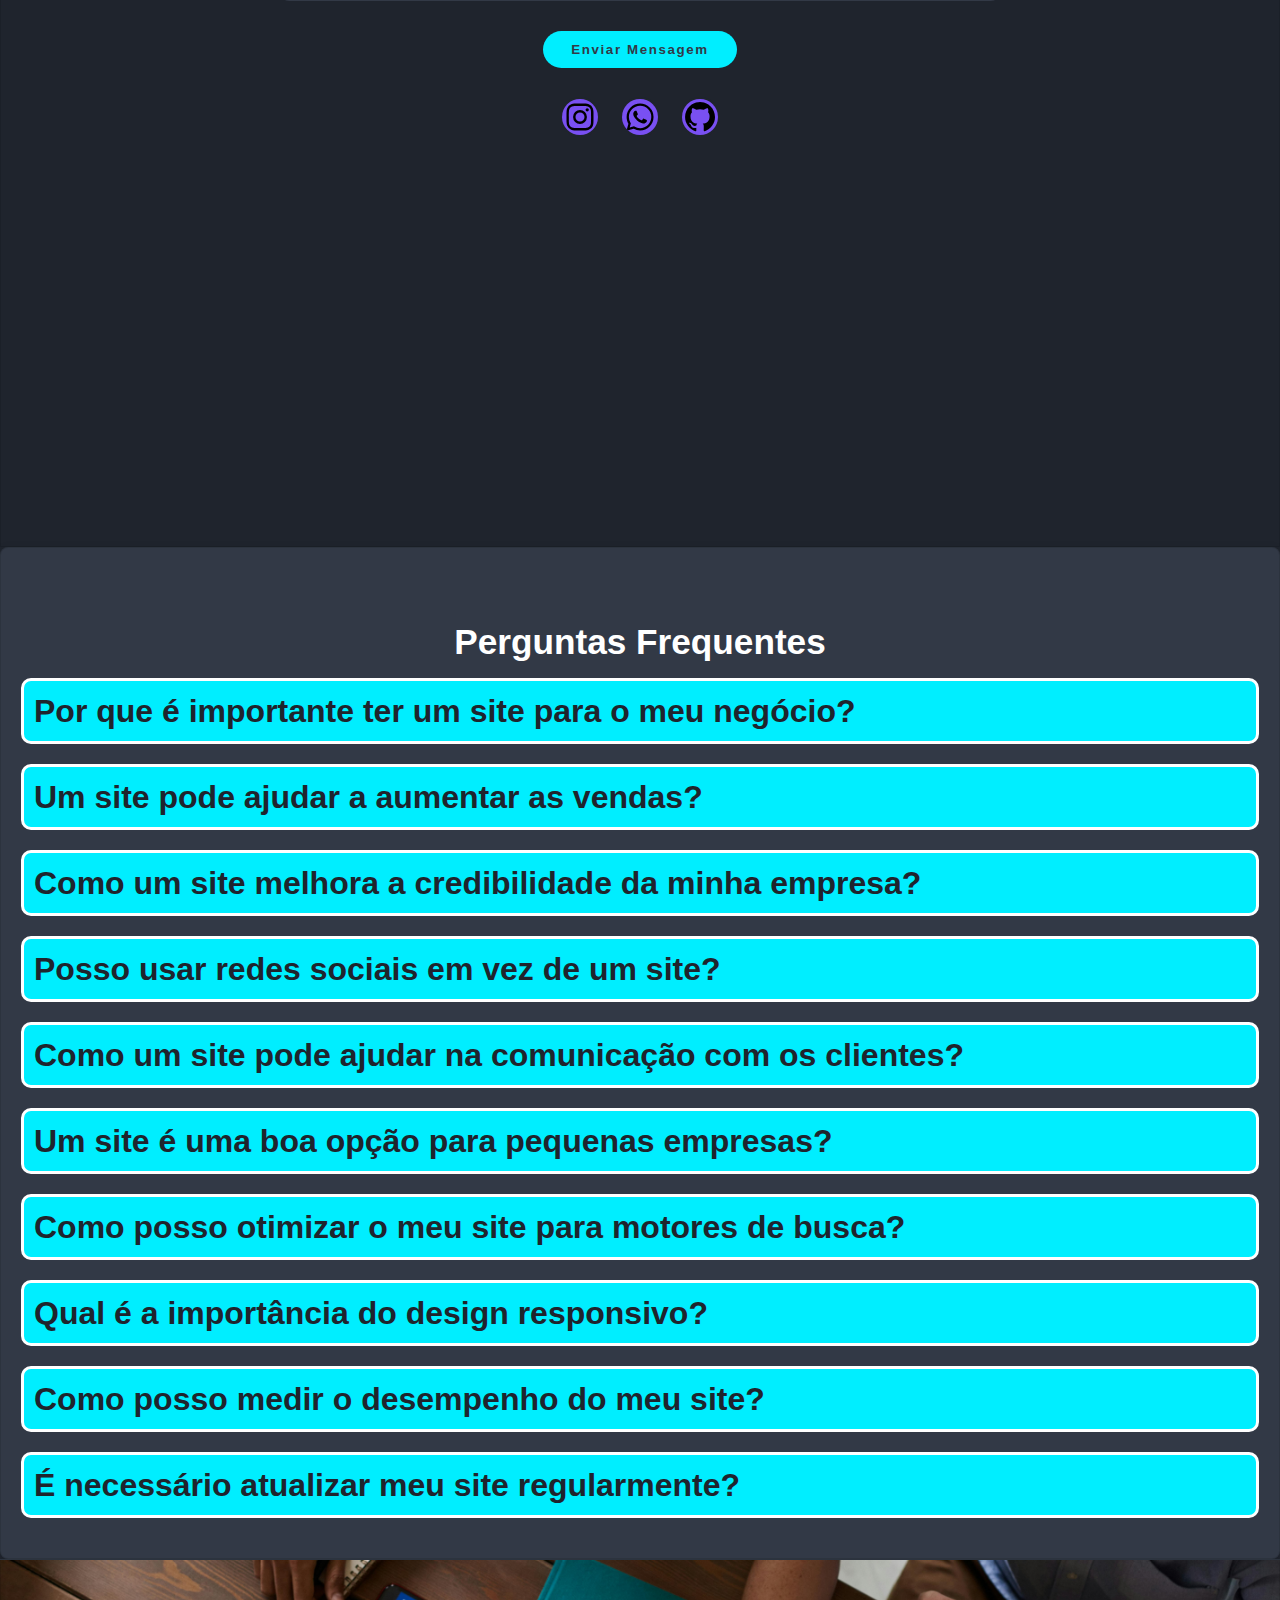
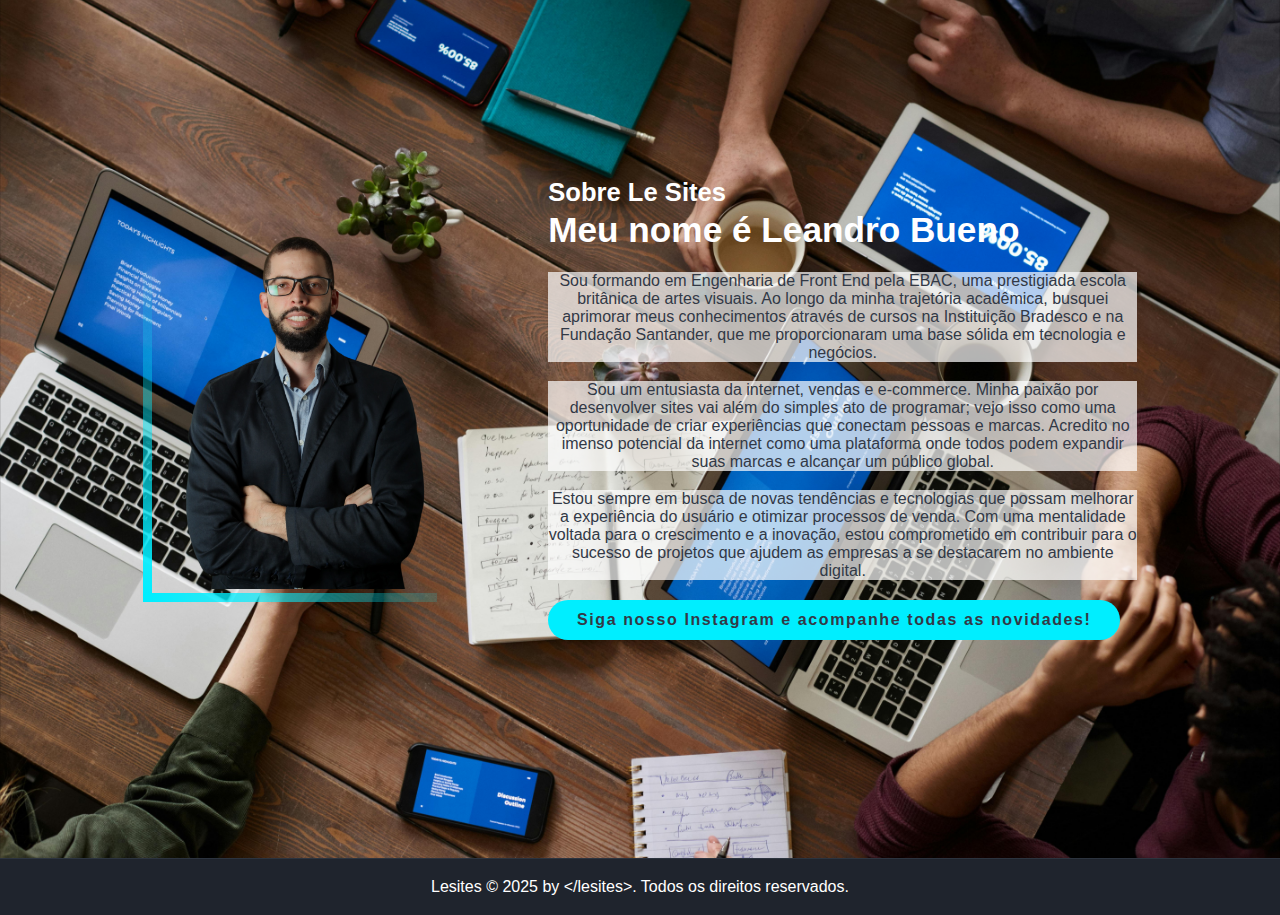
==== commit 69d35520: "Add files via upload" ====
--- a/index.html
+++ b/index.html
@@ -11,7 +11,7 @@
 <body>
 
     <header>
-<a href="" class="logo">Le Sites</a>
+<a href="./index.html" class="logo">Le Sites</a>
 
 <div class="nav">
     <a href="#home">Inicio</a>
@@ -260,20 +260,28 @@
         <form action="https://api.staticforms.xyz/submit" method="post">
 
             <div class="input-box">
-            <input type="text" placeholder="Nome completo">
-            <input type="email" placeholder="E-mail">
+            <input type="text" name="name" placeholder="Nome completo" autocomplete="off" required>
+
+            <input type="email" name="email" placeholder="E-mail" autocomplete="off" required>
             </div>
 
 
 
              <div class="input-box">
 
-                 <input type="number" placeholder="Num telefone">
-                <input type="text" placeholder="Assunto">
+                 <input type="number" placeholder="Num telefone" required>
+                <input type="text" placeholder="Assunto" required>
                  </div>
 
-                <textarea cols="50" role="10" placeholder="Mensagem"></textarea>
-                <a href="#" class="btn" >Enviar Mensagem </a>
+                <textarea name="message"    cols="50" role="10" placeholder="Mensagem"></textarea>
+                <button type="submit" class="btn" >Enviar Mensagem </a> </button>
+                <input type="hidden" name="accessKey" value="24f77ba9-e8db-450f-9ced-c10db82b2244">
+                <input type="hidden" name="redirectTo"  value="http://127.0.0.1:5500/Obrigado.html">
+
+
+
+
+
                 <div class="social-media">
                     <a href="https://www.instagram.com/lesites/" target="_blank"><img src="./img/bxl-instagram.svg" alt="Instagram"></i></a>
                     <a href="https://wa.me/5511974710821?text=Ola!%20Gostaria%20de%20saber%20mais%20sobre%20a%20cria%C3%A7%C3%A3o%20de%20sites." target="_blank"> <img src="./img/bxl-whatsapp.svg" alt="Whatsapp"></a>
